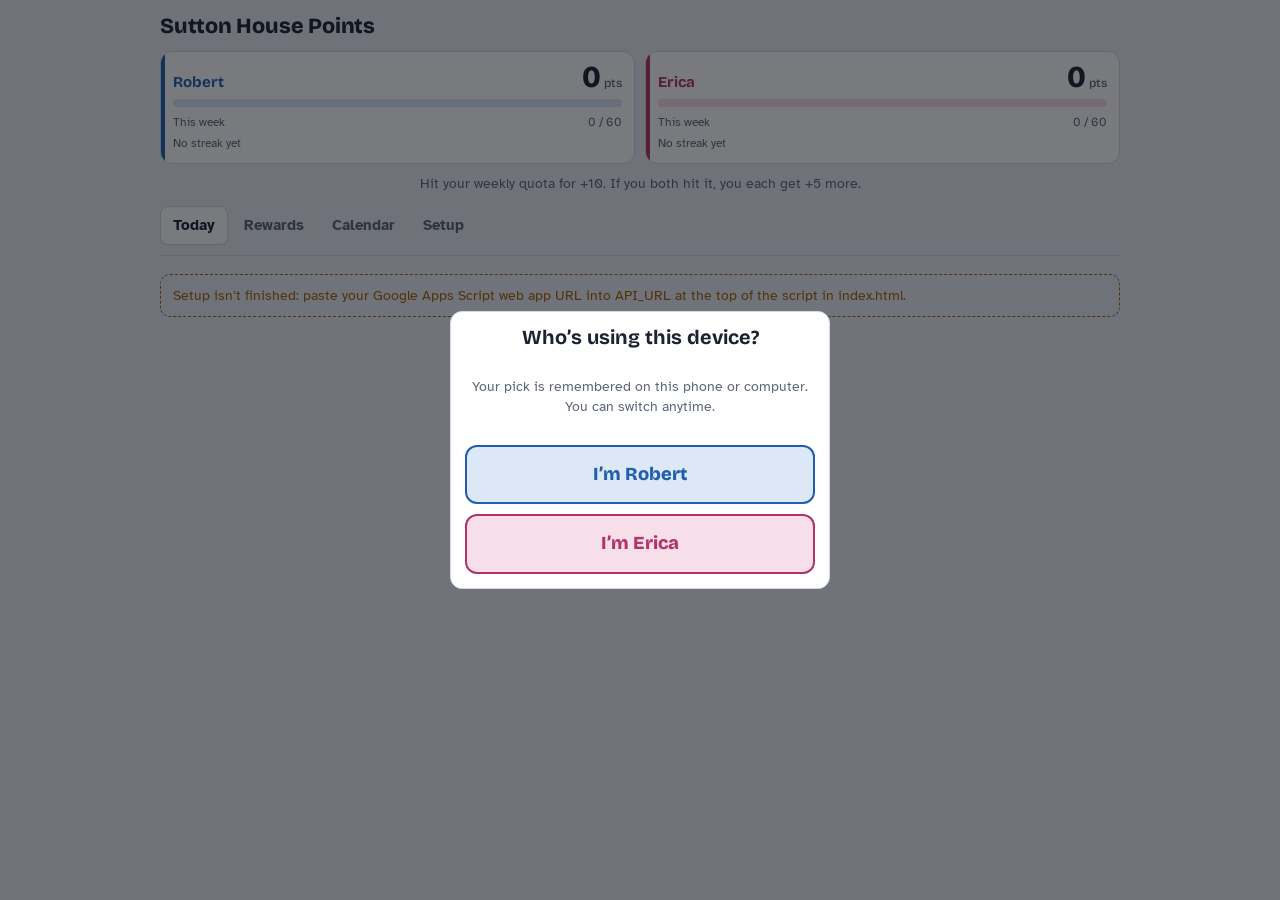
==== index.html @ bc78ba4e "Add Sutton House Points app Co-Authored-By: Claude Opus 5.5 <noreply@anthropic.com> Claude-Session: " ====
<!doctype html>
<html lang="en">
<head>
<meta charset="utf-8">
<meta name="viewport" content="width=device-width,initial-scale=1,viewport-fit=cover">
<title>Sutton House Points</title>
<meta name="theme-color" content="#1F5FAE">
<meta name="apple-mobile-web-app-capable" content="yes">
<meta name="mobile-web-app-capable" content="yes">
<meta name="apple-mobile-web-app-title" content="House Points">
<meta name="apple-mobile-web-app-status-bar-style" content="default">
<meta name="robots" content="noindex,nofollow">
<link rel="manifest" href="manifest.webmanifest">
<link rel="icon" type="image/png" href="icon-192.png">
<link rel="apple-touch-icon" href="apple-touch-icon.png">
<link rel="preconnect" href="https://fonts.googleapis.com">
<link rel="stylesheet" href="https://fonts.googleapis.com/css2?family=Bricolage+Grotesque:opsz,wght@12..96,500;12..96,700;12..96,800&family=Atkinson+Hyperlegible:wght@400;700&display=swap">
<style>
/* Layout: sticky two-person scoreboard on top, tabbed work area below; each person owns one color throughout. */
:root{
  --bg:#EDF0F4; --surface:#FFFFFF; --ink:#1B2230; --muted:#5E6777; --line:#D3D9E2;
  --a:#1F5FAE; --a-soft:#DDE8F7; --b:#B3336A; --b-soft:#F6DFE9;
  --good:#2C7A4D; --warn:#A46200; --shadow:0 1px 2px rgba(27,34,48,.08);
  --me:var(--a);
  --f-display:"Bricolage Grotesque", "Segoe UI", system-ui, sans-serif;
  --f-body:"Atkinson Hyperlegible", "Segoe UI", system-ui, sans-serif;
}
@media (prefers-color-scheme: dark){:root:not([data-theme="light"]){
  --bg:#11151C; --surface:#1A202A; --ink:#E7EBF1; --muted:#9AA3B2; --line:#2B3341;
  --a:#73A9F0; --a-soft:#1C2C44; --b:#F07CAD; --b-soft:#3A1F2D;
  --good:#5FC48A; --warn:#E3A44A; --shadow:none; color-scheme:dark }}
:root[data-theme="dark"]{
  --bg:#11151C; --surface:#1A202A; --ink:#E7EBF1; --muted:#9AA3B2; --line:#2B3341;
  --a:#73A9F0; --a-soft:#1C2C44; --b:#F07CAD; --b-soft:#3A1F2D;
  --good:#5FC48A; --warn:#E3A44A; --shadow:none; color-scheme:dark }
*{box-sizing:border-box}
:root{padding-top:env(safe-area-inset-top,0px);padding-bottom:env(safe-area-inset-bottom,0px)}
body{margin:0}
img{max-width:100%}
[hidden]{display:none!important}
html,body{background:var(--bg);color:var(--ink)}
body{font-family:var(--f-body);font-size:15px;line-height:1.5;
  padding-left:max(16px,env(safe-area-inset-left,0px));padding-right:max(16px,env(safe-area-inset-right,0px));padding-block:0 48px}
body::before{content:"";position:fixed;inset:0 0 auto;height:env(safe-area-inset-top,0px);z-index:10;background:var(--bg)}
.wrap{max-width:960px;margin:0 auto}
h1,h2,h3{font-family:var(--f-display);text-wrap:balance;margin:0;line-height:1.15}
h2{font-size:1.25rem;font-weight:700}
h3{font-size:1rem;font-weight:700}
button,input,select,textarea{font:inherit;color:inherit}
button{cursor:pointer}
:focus-visible{outline:2px solid var(--a);outline-offset:2px}
.num{font-family:var(--f-display);font-variant-numeric:tabular-nums}
.muted{color:var(--muted)}
.small{font-size:.85rem}
.label{font-size:.72rem;letter-spacing:.08em;text-transform:uppercase;color:var(--muted);font-weight:700}

/* header */
header{position:sticky;top:env(safe-area-inset-top,0px);z-index:5;background:var(--bg);padding-block:14px 10px;border-bottom:1px solid var(--line)}
.titlebar{display:flex;align-items:center;justify-content:space-between;gap:12px;flex-wrap:wrap;margin-bottom:12px}
.titlebar h1{font-size:1.35rem;font-weight:800;letter-spacing:-.01em}
.whoami{display:flex;align-items:center;gap:8px;font-size:.85rem}
.chip{display:inline-flex;align-items:center;gap:6px;padding:3px 10px;border-radius:999px;font-weight:700;font-size:.8rem}
.chip.a{background:var(--a-soft);color:var(--a)} .chip.b{background:var(--b-soft);color:var(--b)}
.linkbtn{background:none;border:none;color:var(--muted);text-decoration:underline;padding:0;font-size:.8rem}
.board{display:grid;grid-template-columns:1fr 1fr;gap:10px}
.score{background:var(--surface);border:1px solid var(--line);border-radius:12px;padding:10px 12px;display:grid;gap:6px;min-width:0;position:relative;overflow:hidden}
.score::before{content:"";position:absolute;inset:0 auto 0 0;width:4px;background:var(--pc)}
.score.a{--pc:var(--a);--ps:var(--a-soft)} .score.b{--pc:var(--b);--ps:var(--b-soft)}
.score .top{display:flex;justify-content:space-between;align-items:baseline;gap:8px}
.score .name{font-family:var(--f-display);font-weight:700;color:var(--pc);overflow:hidden;text-overflow:ellipsis;white-space:nowrap}
.score .bal{font-size:1.9rem;font-weight:800;line-height:1}
.score .bal small{font-size:.75rem;font-weight:500;color:var(--muted);margin-left:3px}
.bar{height:8px;border-radius:99px;background:var(--ps);overflow:hidden}
.bar i{display:block;height:100%;background:var(--pc);border-radius:99px;transition:width .3s}
.score .wk{display:flex;justify-content:space-between;font-size:.78rem;color:var(--muted)}

nav.tabs{display:flex;gap:4px;margin-top:12px;overflow-x:auto}
nav.tabs button{background:none;border:none;padding:7px 12px;border-radius:8px;font-weight:700;color:var(--muted);white-space:nowrap;display:flex;gap:6px;align-items:center}
nav.tabs button[aria-selected="true"]{background:var(--surface);color:var(--ink);box-shadow:var(--shadow);border:1px solid var(--line)}
.badge{background:var(--warn);color:var(--surface);border-radius:99px;font-size:.7rem;padding:0 6px;line-height:1.5}

main{padding-top:18px;display:grid;gap:22px}
section{display:grid;gap:12px}
.card{background:var(--surface);border:1px solid var(--line);border-radius:12px;padding:14px}
.row{display:flex;gap:10px;align-items:center;flex-wrap:wrap}
.spread{display:flex;gap:10px;align-items:center;justify-content:space-between;flex-wrap:wrap}

/* tasks */
.tasks{display:grid;grid-template-columns:repeat(auto-fill,minmax(150px,1fr));gap:10px}
.task{background:var(--surface);border:1px solid var(--line);border-radius:12px;padding:12px;text-align:left;display:grid;gap:8px;min-height:84px;align-content:space-between;transition:transform .08s, border-color .15s}
.task:hover{border-color:var(--me)}
.task:active{transform:scale(.97)}
.task .tn{font-weight:700;line-height:1.25}
.task .tp{display:flex;align-items:baseline;gap:4px;color:var(--me);font-family:var(--f-display);font-weight:800;font-size:1.25rem}
.task .tp span{font-size:.72rem;font-weight:500;color:var(--muted)}
.task .cnt{font-size:.75rem;color:var(--muted)}
button.task:active{transform:scale(.97)}
.task.split:active{transform:none}
.task.split:hover{border-color:var(--line)}
.two{display:grid;grid-template-columns:1fr 1fr;gap:6px}
.half{border:1px solid var(--line);background:var(--bg);border-radius:8px;padding:5px 6px;display:grid;justify-items:start;font-size:.72rem;color:var(--muted);font-weight:700;transition:transform .08s,border-color .15s}
.half b{font-family:var(--f-display);font-size:1.15rem;color:var(--me);line-height:1.1}
.half:hover{border-color:var(--me)} .half:active{transform:scale(.95)}
.half.full{border-color:color-mix(in srgb,var(--me) 45%,var(--line))}
.cat{display:grid;gap:8px}
details.cat > summary{cursor:pointer;list-style:none;display:flex;align-items:center;gap:6px;padding:2px 0}
details.cat > summary::-webkit-details-marker{display:none}
details.cat > summary::before{content:"";width:7px;height:7px;border-right:2px solid currentColor;border-bottom:2px solid currentColor;transform:rotate(-45deg);transition:transform .15s}
details.cat[open] > summary::before{transform:rotate(45deg)}
details.cat[open]{gap:8px}
.goals{display:grid;gap:10px}
.glist{display:grid;grid-template-columns:repeat(auto-fill,minmax(220px,1fr));gap:12px 18px}
.grow-row{display:grid;gap:4px;min-width:0}
.grow-row .t{font-weight:700}
.grow-row .ok{color:var(--good);font-weight:700}
.gbar{height:10px;border-radius:99px;background:var(--line);display:flex;overflow:hidden}
.gbar i{display:block;height:100%}
.gbar .ga{background:var(--a)} .gbar .gb{background:var(--b)}
.goaltag{font-variant-numeric:tabular-nums}
.goaltag.met{color:var(--good);font-weight:700}
.gtasks{display:grid;grid-template-columns:repeat(auto-fill,minmax(180px,1fr));gap:2px 12px;padding:6px 0;font-size:.85rem}
.gtasks label{display:flex;gap:6px;align-items:center}
.thanks-card{border-color:var(--good)}
.thanks-card .label{color:var(--good)}
.btn.thank{border-color:var(--good);color:var(--good)}
.boardnote{grid-column:1/-1;margin:0;text-align:center}
.wk + .wk{margin-top:-4px}
.setgrid{display:grid;grid-template-columns:minmax(0,2fr) minmax(0,1.3fr) 62px 62px auto;gap:8px;align-items:center}
.setgrid input[type=number]{width:100%}
.setgrid-h{padding-bottom:4px}
@media (max-width:640px){
  .setgrid{grid-template-columns:1fr 1fr}
  .setgrid > :first-child{grid-column:1/-1}
  .setgrid-h{display:none}
}

.list{display:grid;gap:0}
.item{display:flex;gap:10px;align-items:center;padding:10px 0;border-top:1px solid var(--line)}
.item:first-child{border-top:none}
.item .grow{flex:1;min-width:0}
.item .t{font-weight:700}
.dot{width:10px;height:10px;border-radius:50%;flex:none}
.dot.a{background:var(--a)} .dot.b{background:var(--b)}
.pts{font-family:var(--f-display);font-weight:800;font-variant-numeric:tabular-nums;white-space:nowrap}

.btn{border:1px solid var(--line);background:var(--surface);border-radius:8px;padding:7px 12px;font-weight:700}
.btn.primary{background:var(--me);border-color:var(--me);color:var(--surface)}
.btn.good{background:var(--good);border-color:var(--good);color:var(--surface)}
.btn.ghost{background:none}
.btn:disabled{opacity:.45;cursor:not-allowed}
.btn.sm{padding:4px 9px;font-size:.82rem}
input[type=text],input[type=number],input[type=date],select,textarea{background:var(--bg);border:1px solid var(--line);border-radius:8px;padding:7px 10px;min-width:0}
input[type=number]{width:84px}
textarea{width:100%;resize:vertical}
.field{display:grid;gap:4px}
.formgrid{display:grid;grid-template-columns:2fr 1fr;gap:10px}
.formgrid .full{grid-column:1/-1}

.attn{border-color:var(--warn);background:linear-gradient(0deg,var(--surface),var(--surface))}
.attn .label{color:var(--warn)}
.pill{font-size:.72rem;font-weight:700;padding:2px 8px;border-radius:99px;border:1px solid var(--line);color:var(--muted);white-space:nowrap}
.pill.wait{border-color:var(--warn);color:var(--warn)}
.pill.ok{border-color:var(--good);color:var(--good)}
.note{font-size:.85rem;color:var(--muted);max-width:65ch}

/* calendar */
.cal{display:grid;grid-template-columns:repeat(7,minmax(0,1fr));gap:4px}
.cal .dow{font-size:.7rem;text-align:center;color:var(--muted);font-weight:700;letter-spacing:.06em}
.day{background:var(--surface);border:1px solid var(--line);border-radius:8px;min-height:68px;padding:4px 5px;text-align:left;display:flex;flex-direction:column;gap:3px}
.day.out{opacity:.35}
.day.today{border-color:var(--ink)}
.day.sel{outline:2px solid var(--ink);outline-offset:-1px}
.day .dn{font-size:.75rem;font-weight:700}
.day .bars{display:grid;gap:2px;margin-top:auto}
.day .bars div{display:flex;align-items:center;gap:3px;font-size:.68rem;font-variant-numeric:tabular-nums}
.day .bars i{height:5px;border-radius:3px;display:block;min-width:2px}
.day .bars .ba i{background:var(--a)} .day .bars .bb i{background:var(--b)}
.share{display:flex;height:14px;border-radius:99px;overflow:hidden;background:var(--line)}
.share .sa{background:var(--a)} .share .sb{background:var(--b)}
.stats{display:grid;grid-template-columns:1fr 1fr;gap:10px}
.stat{display:grid;gap:2px}
.stat .v{font-size:1.5rem;font-weight:800}

.overlay{position:fixed;inset:0;background:rgba(10,14,20,.55);display:grid;place-items:center;z-index:20;padding:20px}
.overlay .card{max-width:380px;width:100%;display:grid;gap:14px;text-align:center}
.pick{display:grid;gap:10px}
.pick button{padding:14px;border-radius:12px;font-family:var(--f-display);font-size:1.15rem;font-weight:800;border:2px solid}
.pick .a{border-color:var(--a);color:var(--a);background:var(--a-soft)}
.pick .b{border-color:var(--b);color:var(--b);background:var(--b-soft)}

.toast{position:fixed;left:50%;transform:translateX(-50%);bottom:calc(16px + env(safe-area-inset-bottom,0px));background:var(--ink);color:var(--bg);border-radius:10px;padding:10px 14px;display:flex;gap:14px;align-items:center;z-index:30;max-width:calc(100% - 32px);box-shadow:0 4px 18px rgba(0,0,0,.25)}
.toast button{background:none;border:none;color:var(--bg);font-weight:700;text-decoration:underline}
.banner{padding:10px 12px;border-radius:10px;border:1px dashed var(--warn);color:var(--warn);font-size:.88rem}

@media (max-width:560px){
  .score .bal{font-size:1.5rem}
  .formgrid{grid-template-columns:1fr}
  .day{min-height:54px;padding:3px}
  .day .bars span{display:none}
}
@media (prefers-reduced-motion:reduce){*{transition:none!important}}
</style>
</head>
<body>
<div class="wrap">
  <header>
    <div class="titlebar">
      <h1>Sutton House Points</h1>
      <div class="whoami" id="whoami"></div>
    </div>
    <div class="board" id="board"></div>
    <nav class="tabs" role="tablist" id="tabs"></nav>
  </header>
  <main id="main"><p class="muted">Loading your household…</p></main>
</div>
<div id="overlay"></div>
<div id="toast"></div>

<script>
/* ===== SETUP: paste your Google Apps Script web app URL between the quotes ===== */
const API_URL = 'PASTE_YOUR_WEB_APP_URL_HERE';
/* ============================================================================== */
const SEED = {"config":{"main":{"goals":[{"count":5,"id":"g-dishes","name":"Loads of dishes","tasks":["x-load-the-dishwasher","x-hand-wash-dishes"]},{"count":3,"id":"g-laundry","name":"Loads of laundry washed","tasks":["x-start-a-load-wash","x-do-a-load-start-to-finish"]},{"count":3,"id":"g-putaway","name":"Laundry folded & put away","tasks":["x-fold-laundry","x-do-a-load-start-to-finish"]},{"count":5,"id":"g-kitchen","name":"Kitchen cleaned up after dinner","tasks":["x-clean-up-after-dinner","x-wipe-counters-stove"]},{"count":2,"id":"g-trash","name":"Trash taken out","tasks":["x-take-out-the-trash"]},{"count":3,"id":"g-catbox","name":"Cat box scooped","tasks":["x-scoop-the-cat-box"]},{"count":3,"id":"g-dinner","name":"Home-cooked dinners","tasks":["x-cook-dinner","x-meal-prep-for-the-week"]},{"count":3,"id":"g-tidy","name":"Rooms picked up","tasks":["x-great-room","x-gemma-s-room","x-play-room","x-bedroom","x-living-room","x-study","x-tidy-declutter"]}],"names":{"a":"Robert","b":"Erica"},"quota":{"a":60,"b":60}}},"tasks":{"x-put-away-groceries":{"cat":"Kitchen & dishes","name":"Put away groceries","order":13,"partial":0,"points":3},"x-wash-the-car":{"cat":"Errands & household","name":"Wash the car","order":9,"partial":4,"points":8},"x-take-out-the-trash":{"cat":"Trash & pets","name":"Take out the trash","order":1,"partial":0,"points":1},"x-clean-up-after-dinner":{"cat":"Kitchen & dishes","name":"Clean up after dinner","order":5,"partial":0,"points":4},"x-kitchen-deep-clean":{"cat":"Rooms","name":"Kitchen deep clean","order":7,"partial":6,"points":12},"x-load-the-dishwasher":{"cat":"Kitchen & dishes","name":"Load the dishwasher","order":6,"partial":0,"points":2},"x-feed-the-pets":{"cat":"Trash & pets","name":"Feed the pets","order":7,"partial":0,"points":1},"x-mop-a-room":{"cat":"Floors & surfaces","name":"Mop a room","order":3,"partial":0,"points":3},"x-change-all-the-cat-litter":{"cat":"Trash & pets","name":"Change all the cat litter","order":6,"partial":0,"points":4},"x-wipe-baseboards":{"cat":"Floors & surfaces","name":"Wipe baseboards","order":7,"partial":4,"points":8},"x-make-breakfast":{"cat":"Kitchen & dishes","name":"Make breakfast","order":2,"partial":0,"points":3},"x-wipe-switches-door-handles":{"cat":"Floors & surfaces","name":"Wipe switches & door handles","order":8,"partial":0,"points":2},"x-water-houseplants":{"cat":"Errands & household","name":"Water houseplants","order":6,"partial":0,"points":1},"x-pay-the-bills":{"cat":"Errands & household","name":"Pay the bills","order":4,"partial":0,"points":4},"x-start-a-load-wash":{"cat":"Laundry","name":"Start a load (wash)","order":2,"partial":0,"points":1},"x-clean-out-the-car":{"cat":"Errands & household","name":"Clean out the car","order":10,"partial":2,"points":4},"x-put-away-laundry":{"cat":"Laundry","name":"Put away laundry","order":6,"partial":1,"points":2},"x-make-coffee":{"cat":"Kitchen & dishes","name":"Make coffee","order":1,"partial":0,"points":1},"x-take-the-trash-to-the-curb":{"cat":"Trash & pets","name":"Take the trash to the curb","order":2,"partial":0,"points":2},"x-take-out-recycling":{"cat":"Trash & pets","name":"Take out recycling","order":4,"partial":0,"points":1},"x-rake-leaves":{"cat":"Yard & outside","name":"Rake leaves","order":3,"partial":7,"points":14},"x-fold-laundry":{"cat":"Laundry","name":"Fold laundry","order":5,"partial":1,"points":3},"x-entryway":{"cat":"Rooms","name":"Entryway","order":9,"partial":1,"points":3},"x-clean-the-gutters":{"cat":"Yard & outside","name":"Clean the gutters","order":8,"partial":10,"points":20},"x-change-bed-sheets":{"cat":"Laundry","name":"Change bed sheets","order":7,"partial":0,"points":3},"x-wipe-down-the-table":{"cat":"Kitchen & dishes","name":"Wipe down the table","order":10,"partial":0,"points":1},"x-mow-the-grass":{"cat":"Yard & outside","name":"Mow the grass","order":1,"partial":7,"points":14},"x-plan-meals-grocery-list":{"cat":"Errands & household","name":"Plan meals & grocery list","order":2,"partial":0,"points":4},"x-pack-lunches":{"cat":"Kitchen & dishes","name":"Pack lunches","order":3,"partial":0,"points":3},"x-sweep-porch-walkway":{"cat":"Yard & outside","name":"Sweep porch & walkway","order":6,"partial":0,"points":2},"x-clean-out-the-fridge":{"cat":"Kitchen & dishes","name":"Clean out the fridge","order":12,"partial":3,"points":6},"x-wash-pet-bowls":{"cat":"Trash & pets","name":"Wash pet bowls","order":8,"partial":0,"points":1},"x-run-an-errand":{"cat":"Errands & household","name":"Run an errand","order":2,"partial":0,"points":5},"x-restock-toiletries-supplies":{"cat":"Errands & household","name":"Restock toiletries & supplies","order":5,"partial":0,"points":3},"x-bedroom":{"cat":"Rooms","name":"Bedroom","order":4,"partial":3,"points":6},"x-laundry-room":{"cat":"Rooms","name":"Laundry room","order":10,"partial":1,"points":3},"x-shovel-snow":{"cat":"Yard & outside","name":"Shovel snow","order":7,"partial":5,"points":10},"x-bring-the-bins-back":{"cat":"Trash & pets","name":"Bring the bins back","order":3,"partial":0,"points":1},"x-make-calls-appointments":{"cat":"Errands & household","name":"Make calls / book appointments","order":5,"partial":0,"points":3},"x-unload-the-dishwasher":{"cat":"Kitchen & dishes","name":"Unload the dishwasher","order":7,"partial":0,"points":2},"x-play-room":{"cat":"Rooms","name":"Play room","order":3,"partial":3,"points":7},"x-tidy-declutter":{"cat":"Floors & surfaces","name":"Tidy & declutter","order":9,"partial":2,"points":4},"x-scoop-the-cat-box":{"cat":"Trash & pets","name":"Scoop the cat box","order":5,"partial":0,"points":2},"x-hand-wash-dishes":{"cat":"Kitchen & dishes","name":"Hand-wash dishes","order":8,"partial":2,"points":4},"x-sweep-dust-mop-a-room":{"cat":"Floors & surfaces","name":"Sweep / dust-mop a room","order":2,"partial":0,"points":2},"x-make-the-bed":{"cat":"Errands & household","name":"Make the bed","order":3,"partial":0,"points":1},"x-iron-clothes":{"cat":"Laundry","name":"Iron clothes","order":9,"partial":2,"points":4},"x-pull-weeds":{"cat":"Yard & outside","name":"Pull weeds","order":4,"partial":3,"points":6},"x-sort-laundry":{"cat":"Laundry","name":"Sort laundry","order":1,"partial":0,"points":1},"x-water-the-garden":{"cat":"Yard & outside","name":"Water the garden","order":5,"partial":0,"points":2},"x-bathroom":{"cat":"Rooms","name":"Bathroom","order":8,"partial":3,"points":7},"x-hand-wash-delicates":{"cat":"Laundry","name":"Hand-wash delicates","order":8,"partial":0,"points":3},"x-great-room":{"cat":"Rooms","name":"Great room","order":1,"partial":5,"points":10},"x-clean-off-the-computer-desk":{"cat":"Floors & surfaces","name":"Clean off the computer desk","order":5,"partial":0,"points":2},"x-clean-the-microwave":{"cat":"Kitchen & dishes","name":"Clean the microwave","order":11,"partial":0,"points":2},"x-grocery-run":{"cat":"Errands & household","name":"Grocery run","order":1,"partial":0,"points":10},"x-cook-dinner":{"cat":"Kitchen & dishes","name":"Cook dinner","order":4,"partial":0,"points":8},"x-gemma-s-room":{"cat":"Rooms","name":"Gemma's room","order":2,"partial":3,"points":6},"x-dust-shelves-surfaces":{"cat":"Floors & surfaces","name":"Dust shelves & surfaces","order":4,"partial":2,"points":4},"x-weed-eat":{"cat":"Yard & outside","name":"Weed-eat","order":2,"partial":3,"points":7},"x-living-room":{"cat":"Rooms","name":"Living room","order":5,"partial":3,"points":7},"x-change-a-bulb-or-filter":{"cat":"Errands & household","name":"Change a bulb or filter","order":7,"partial":0,"points":2},"x-meal-prep-for-the-week":{"cat":"Kitchen & dishes","name":"Meal prep for the week","order":5,"partial":10,"points":20},"x-clean-windows-mirrors":{"cat":"Floors & surfaces","name":"Clean windows & mirrors","order":6,"partial":2,"points":5},"x-wipe-counters-stove":{"cat":"Kitchen & dishes","name":"Wipe counters & stove","order":9,"partial":0,"points":2},"x-study":{"cat":"Rooms","name":"Study","order":6,"partial":2,"points":5},"x-small-fix-it-job":{"cat":"Errands & household","name":"Small fix-it job","order":8,"partial":0,"points":8},"x-move-to-dryer-hang-dry":{"cat":"Laundry","name":"Move to dryer / hang dry","order":3,"partial":0,"points":1},"x-clean-all-floors-sweep-mop":{"cat":"Floors & surfaces","name":"Clean all floors (sweep & mop)","order":1,"partial":6,"points":12},"x-do-a-load-start-to-finish":{"cat":"Laundry","name":"Do a load start to finish","order":4,"partial":0,"points":8}}};
let PASS = ''; try{ PASS = localStorage.getItem('hp-pass') || ''; }catch(e){}
(function(){
const P = ['a','b'];
const SIZES = {small:{label:'Small treat',weeks:.3,hint:'about 2 days of chores'},medium:{label:'Medium',weeks:.7,hint:'about 5 days'},big:{label:'Big ask',weeks:1.5,hint:'about a week and a half'},huge:{label:'Grand prize',weeks:4,hint:'about a month'}};
const S = { db:null, ready:false, cfg:null, tasks:[], rewards:[], days:{}, reds:[], tab:'today', logDay:null, calMonth:null, calSel:null, readOnly:false };
let ME = null; try{ ME = localStorage.getItem('hp-who'); }catch(e){}
if(!P.includes(ME)) ME = null;
try{ const t = localStorage.getItem('hp-tab'); if(t) S.tab = t; }catch(e){}

const $ = id => document.getElementById(id);
const esc = s => String(s ?? '').replace(/[&<>"']/g, c => ({'&':'&amp;','<':'&lt;','>':'&gt;','"':'&quot;',"'":'&#39;'}[c]));
const pad = n => String(n).padStart(2,'0');
const dkey = d => d.getFullYear()+'-'+pad(d.getMonth()+1)+'-'+pad(d.getDate());
const parseKey = k => { const [y,m,d] = k.split('-').map(Number); return new Date(y,m-1,d); };
const today = () => dkey(new Date());
const other = p => p==='a'?'b':'a';
const uid = () => Date.now().toString(36)+Math.random().toString(36).slice(2,7);
S.logDay = today();
const now = new Date(); S.calMonth = new Date(now.getFullYear(), now.getMonth(), 1); S.calSel = today();

function cfg(){
  const c = S.cfg || {};
  return {
    names: { a: (c.names && c.names.a) || 'Robert', b: (c.names && c.names.b) || 'Erica' },
    quota: { a: Number(c.quota && c.quota.a) || 60, b: Number(c.quota && c.quota.b) || 60 }
  };
}
const nm = p => cfg().names[p];

/* ---------- derived numbers ---------- */
function allEntries(){
  const out = [];
  for(const [day, doc] of Object.entries(S.days)){
    const ents = (doc && doc.entries) || {};
    for(const [id, e] of Object.entries(ents)){
      if(!e || e.deleted || !P.includes(e.who)) continue;
      out.push({ id, day, ...e, pts: Number(e.pts)||0 });
    }
  }
  return out;
}
function weekStart(d){ const x = new Date(d.getFullYear(), d.getMonth(), d.getDate()); const wd = (x.getDay()+6)%7; x.setDate(x.getDate()-wd); return x; }
const THANKS_PTS = 1, QUOTA_BONUS = 10, TEAM_BONUS = 5;
function totals(){
  const ents = allEntries(), q = cfg().quota;
  const ws = dkey(weekStart(new Date()));
  const weeks = {};   // weekKey -> {a,b}
  ents.forEach(e => { const wk = dkey(weekStart(parseKey(e.day))); (weeks[wk] ||= {a:0,b:0})[e.who] += e.pts; });
  const t = {};
  for(const p of P){
    const o = other(p);
    const work = ents.filter(e=>e.who===p).reduce((s,e)=>s+e.pts,0);
    const thanks = ents.filter(e=>e.who===p && e.thankedBy===o).length * THANKS_PTS;
    let quotaB = 0, teamB = 0;
    for(const [wk, v] of Object.entries(weeks)){
      if(wk > ws) continue;
      if(q[p] > 0 && v[p] >= q[p]){ quotaB += QUOTA_BONUS; if(q[o] > 0 && v[o] >= q[o]) teamB += TEAM_BONUS; }
    }
    const spent = S.reds.filter(r=>r.who===p && (r.status==='requested'||r.status==='done')).reduce((s,r)=>s+(Number(r.cost)||0),0);
    const week = (weeks[ws] && weeks[ws][p]) || 0;
    const earned = work + thanks + quotaB + teamB;
    t[p] = { work, thanks, quotaB, teamB, earned, spent, bal: earned-spent, week, streak: streak(ents, p) };
  }
  return t;
}
function streak(ents, p){
  const days = new Set(ents.filter(e=>e.who===p).map(e=>e.day));
  const d = new Date(); if(!days.has(dkey(d))) d.setDate(d.getDate()-1);
  let n = 0; while(days.has(dkey(d))){ n++; d.setDate(d.getDate()-1); }
  return n;
}
function goals(){ return (S.cfg && Array.isArray(S.cfg.goals)) ? S.cfg.goals : []; }
function goalProgress(){
  const ws = dkey(weekStart(new Date())), we = dkey(new Date(parseKey(ws).getTime()+6*864e5));
  const wk = allEntries().filter(e => e.day >= ws && e.day <= we);
  return goals().map(g => {
    const ids = new Set(g.tasks||[]), got = {a:0,b:0};
    wk.forEach(e => { if(ids.has(e.taskId)) got[e.who] += (e.part || /\(partial\)$/.test(e.name||'')) ? .5 : 1; });
    return { ...g, count: Number(g.count)||0, got, total: got.a+got.b };
  });
}
const fmtN = n => Number.isInteger(n) ? String(n) : n.toFixed(1);
function avgTaskPts(){
  const ts = S.tasks.filter(t=>Number(t.points)>0);
  if(!ts.length) return 5;
  return ts.reduce((s,t)=>s+Number(t.points),0)/ts.length;
}
function avgQuota(){ const q = cfg().quota; return ((q.a||0)+(q.b||0))/2 || 60; }
function suggest(size){
  const f = (SIZES[size]||SIZES.medium).weeks;
  return Math.max(5, Math.round(avgQuota()*f/5)*5);
}

/* ---------- writes (serialized) ---------- */
let chain = Promise.resolve();
function write(fn){
  if(!S.db || S.readOnly){ toast('Still connecting. Try again in a moment.'); return Promise.resolve(); }
  chain = chain.then(fn).catch(err => {
    console.error(err);
    if(err && err.code==='bad_passcode'){ askPass('The household passcode changed. Enter the new one.'); }
    else if(err && err.code==='quota_exceeded'){ toast('Storage is full. Delete old entries to keep logging.'); }
    else toast('Couldn’t save that. Try again in a moment.');
  });
  return chain;
}
async function addEntry(day, entry){
  const id = 'e'+uid();
  await write(async () => {
    const ref = S.db.doc('days/'+day);
    let exists = !!S.days[day];
    if(!exists){ const snap = await ref.get(); exists = snap.exists; }
    if(exists) await ref.update({ entries: { [id]: entry } });
    else await ref.set({ day, entries: { [id]: entry } });
  });
  return id;
}
function removeEntry(day, id){
  return write(() => S.db.doc('days/'+day).update({ entries: { [id]: { deleted: true } } }));
}

/* ---------- toast ---------- */
let toastTimer;
function toast(msg, undo){
  const el = $('toast');
  el.innerHTML = '<div class="toast" role="status"><span>'+esc(msg)+'</span>'+(undo?'<button id="undoBtn">Undo</button>':'')+'</div>';
  if(undo) $('undoBtn').onclick = () => { el.innerHTML=''; undo(); };
  clearTimeout(toastTimer); toastTimer = setTimeout(()=>{ el.innerHTML=''; }, 5000);
}

/* ---------- render ---------- */
let pendingRender = false;
document.addEventListener('submit', () => { const a = document.activeElement; if(a && a.blur) a.blur(); }, true);
document.addEventListener('focusout', () => { setTimeout(() => { if(pendingRender) render(); }, 0); });
function render(force){
  renderWho(); renderBoard(); renderTabs();
  if(S.needPass){ renderPass(); } else if(!ME){ renderPicker(); }
  const m = $('main');
  if(!S.ready){
    m.innerHTML = S.loadMsg ? '<div class="banner">'+esc(S.loadMsg)+'</div>' : '<p class="muted">Loading your household…</p>';
    return;
  }
  const ae = document.activeElement;
  if(!force && ae && m.contains(ae) && /^(INPUT|TEXTAREA|SELECT)$/.test(ae.tagName) && ae.type!=='date'){ pendingRender = true; return; }
  pendingRender = false;
  const html = S.tab==='rewards' ? viewRewards() : S.tab==='calendar' ? viewCalendar() : S.tab==='setup' ? viewSetup() : viewToday();
  m.innerHTML = (S.readOnly?'<div class="banner">View only: you can see everything, but changes won’t save.</div>':'') + html;
  bind();
}
function renderWho(){
  const el = $('whoami');
  if(!ME){ el.innerHTML=''; return; }
  el.innerHTML = '<span class="muted">Logging as</span> <span class="chip '+ME+'">'+esc(nm(ME))+'</span> <button class="linkbtn" id="switchWho">switch</button>';
  $('switchWho').onclick = () => { ME=null; try{localStorage.removeItem('hp-who')}catch(e){}; render(); };
  document.documentElement.style.setProperty('--me', ME==='a'?'var(--a)':'var(--b)');
}
function renderBoard(){
  const t = totals(), q = cfg().quota;
  $('board').innerHTML = P.map(p => {
    const pct = Math.min(100, Math.round(t[p].week / q[p] * 100));
    return '<div class="score '+p+'"><div class="top"><span class="name">'+esc(nm(p))+(p===ME?' (you)':'')+'</span><span class="bal num">'+t[p].bal+'<small>pts</small></span></div>'+
      '<div class="bar" title="This week vs. quota"><i style="width:'+pct+'%"></i></div>'+
      '<div class="wk"><span>This week'+(t[p].week>=q[p]?' · quota met':'')+'</span><span class="num">'+t[p].week+' / '+q[p]+'</span></div>'+
      '<div class="wk"><span>'+(t[p].streak?t[p].streak+'-day streak':'No streak yet')+'</span><span>'+(t[p].thanks?t[p].thanks+' thanks':'')+'</span></div></div>';
  }).join('');
  const both = P.every(p=>t[p].week>=q[p]);
  $('board').insertAdjacentHTML('beforeend', '<p class="boardnote small muted">'+(both
    ? 'You both hit quota this week: +'+QUOTA_BONUS+' each, plus a +'+TEAM_BONUS+' team bonus.'
    : 'Hit your weekly quota for +'+QUOTA_BONUS+'. If you both hit it, you each get +'+TEAM_BONUS+' more.')+'</p>');
}
function pendingForMe(){ return ME ? S.reds.filter(r=>r.who===other(ME) && r.status==='requested') : []; }
function unpricedForMe(){ return ME ? S.rewards.filter(r=>r.owner===other(ME) && !(Number(r.price)>0)) : []; }
function renderTabs(){
  const n1 = pendingForMe().length, n2 = unpricedForMe().length;
  const tabs = [['today','Today',n1],['rewards','Rewards',n2],['calendar','Calendar',0],['setup','Setup',0]];
  $('tabs').innerHTML = tabs.map(([k,l,n]) => '<button role="tab" data-tab="'+k+'" aria-selected="'+(S.tab===k)+'">'+l+(n?'<span class="badge">'+n+'</span>':'')+'</button>').join('');
  $('tabs').querySelectorAll('button').forEach(b => b.onclick = () => { S.tab=b.dataset.tab; try{localStorage.setItem('hp-tab',S.tab)}catch(e){}; render(); });
}
function renderPicker(){
  $('overlay').innerHTML = '<div class="overlay"><div class="card"><h2>Who’s using this device?</h2><p class="muted small">Your pick is remembered on this phone or computer. You can switch anytime.</p><div class="pick">'+
    P.map(p=>'<button class="'+p+'" data-who="'+p+'">I’m '+esc(nm(p))+'</button>').join('')+'</div></div></div>';
  $('overlay').querySelectorAll('[data-who]').forEach(b => b.onclick = () => {
    ME = b.dataset.who; try{localStorage.setItem('hp-who',ME)}catch(e){}; $('overlay').innerHTML=''; render();
  });
}

/* ---------- Today ---------- */
function viewToday(){
  if(!ME) return '';
  const o = other(ME), day = S.logDay;
  const dayEnts = allEntries().filter(e=>e.day===day).sort((x,y)=>(y.at||'').localeCompare(x.at||''));
  const counts = {}; dayEnts.filter(e=>e.who===ME).forEach(e=>{ counts[e.taskId]=(counts[e.taskId]||0)+1; });
  const reqs = pendingForMe();
  let h = '';
  if(reqs.length){
    h += '<section class="card attn"><span class="label">'+esc(nm(o))+' cashed in</span><div class="list">'+
      reqs.map(r=>'<div class="item"><div class="grow"><div class="t">'+esc(r.title)+'</div><div class="small muted">'+fmtWhen(r.at)+' · '+r.cost+' pts</div></div>'+
        '<button class="btn good sm" data-fulfill="'+r.id+'">Done</button><button class="btn ghost sm" data-decline="'+r.id+'">Not now</button></div>').join('')+
      '</div><p class="note">“Not now” returns the points to '+esc(nm(o))+'. Rewards are offers, never obligations.</p></section>';
  }
  const cutoff = dkey(new Date(Date.now()-3*864e5));
  const unthanked = allEntries().filter(e=>e.who===o && !e.thankedBy && e.day>=cutoff).sort((x,y)=>(y.at||'').localeCompare(x.at||''));
  if(unthanked.length){
    h += '<section class="card thanks-card"><div class="spread"><span class="label">'+esc(nm(o))+' pitched in · '+unthanked.length+' not thanked yet</span>'+
      '<button class="btn sm thank" id="thankAll">Thank for all ('+'+'+unthanked.length*THANKS_PTS+' to '+esc(nm(o))+')</button></div>'+
      '<div class="list">'+unthanked.slice(0,6).map(e=>entryRow(e,false)).join('')+'</div>'+
      (unthanked.length>6?'<p class="small muted">and '+(unthanked.length-6)+' more</p>':'')+'</section>';
  }
  h += goalsCard();
  const isToday = day===today();
  h += '<section><div class="spread"><h2>'+(isToday?'What did you just do?':'Logging for '+fmtDay(day))+'</h2>'+
       '<label class="row small muted">Date <input type="date" id="logDay" value="'+day+'" max="'+today()+'"></label></div>';
  if(!S.tasks.length) h += '<div class="card muted">No tasks yet. Add some under Setup.</div>';
  else {
    const gp = goalProgress(), ld = {};
    gp.forEach(g => (g.tasks||[]).forEach(id => { ld[id] = g; }));
    h += groupTasks().map(([cat, ts]) => '<details class="cat" '+(openCats[cat]===false?'':'open')+' data-cat="'+esc(cat)+'"><summary class="label">'+esc(cat)+'</summary><div class="tasks">'+ts.map(t=>taskTile(t,counts,ld)).join('')+'</div></details>').join('');
  }
  h += '</section>';
  h += '<section class="card"><div class="spread"><h3>'+(isToday?'Today':fmtDay(day))+'</h3><span class="small muted">'+P.map(p=>esc(nm(p))+' '+dayEnts.filter(e=>e.who===p).reduce((s,e)=>s+e.pts,0)).join(' · ')+'</span></div>';
  h += dayEnts.length ? '<div class="list">'+dayEnts.map(e=>entryRow(e, true)).join('')+'</div>' : '<p class="muted small">Nothing logged yet.</p>';
  h += '</section>';
  return h;
}
const CATS = ['Rooms','Kitchen & dishes','Laundry','Floors & surfaces','Trash & pets','Yard & outside','Errands & household','Other'];
function groupTasks(){
  const g = {};
  S.tasks.forEach(t => { const c = CATS.includes(t.cat) ? t.cat : 'Other'; (g[c] ||= []).push(t); });
  return CATS.filter(c=>g[c]).map(c => [c, g[c].sort((a,b)=>(a.order??99)-(b.order??99)||String(a.name).localeCompare(b.name))]);
}
function catOptions(sel){ return CATS.map(c=>'<option'+(c===(sel||'Other')?' selected':'')+'>'+esc(c)+'</option>').join(''); }
function taskTile(t, counts, ld){
  const full = Number(t.points)||0, part = Number(t.partial)||0, c = counts[t.id];
  const g = ld[t.id];
  const cnt = (c ? '<span class="cnt">×'+c+' today</span>' : '') + (g && g.count ? '<span class="cnt goaltag'+(g.total>=g.count?' met':'')+'">'+fmtN(g.total)+'/'+g.count+' wk</span>' : '');
  if(part>0) return '<div class="task split"><span class="spread"><span class="tn">'+esc(t.name)+'</span>'+cnt+'</span><span class="two">'+
    '<button class="half" data-log="'+t.id+'|partial">Partial<b>+'+part+'</b></button><button class="half full" data-log="'+t.id+'|full">Full<b>+'+full+'</b></button></span></div>';
  return '<button class="task" data-log="'+t.id+'|full"><span class="tn">'+esc(t.name)+'</span><span class="spread"><span class="tp">+'+full+'<span>pts</span></span>'+cnt+'</span></button>';
}
let openCats = {}; try{ openCats = JSON.parse(localStorage.getItem('hp-cats')||'{}')||{}; }catch(e){}
function goalsCard(){
  const gp = goalProgress().filter(g=>g.count>0);
  if(!gp.length) return '';
  const met = gp.filter(g=>g.total>=g.count).length;
  return '<section class="card goals"><div class="spread"><h3>This week’s household goals</h3><span class="small muted">'+met+' of '+gp.length+' met</span></div>'+
    '<p class="note">Shared targets for the high-traffic stuff. Whoever gets to it counts toward the same goal; a partial counts as half.</p><div class="glist">'+
    gp.map(g => {
      const wa = Math.min(100, g.got.a/g.count*100), wb = Math.min(100-wa, g.got.b/g.count*100), done = g.total>=g.count;
      return '<div class="grow-row"><div class="spread"><span class="t">'+esc(g.name)+'</span><span class="num small'+(done?' ok':'')+'">'+(done?'Met · ':'')+fmtN(g.total)+' / '+g.count+'</span></div>'+
        '<div class="gbar" title="'+esc(nm('a'))+' '+fmtN(g.got.a)+', '+esc(nm('b'))+' '+fmtN(g.got.b)+'"><i class="ga" style="width:'+wa+'%"></i><i class="gb" style="width:'+wb+'%"></i></div></div>';
    }).join('')+'</div></section>';
}
function entryRow(e, canDel){
  const o = ME && e.who===other(ME);
  const thanks = e.thankedBy ? '<span class="pill ok">Thanked +'+THANKS_PTS+'</span>'
    : o ? '<button class="btn sm thank" data-thank="'+e.day+'|'+e.id+'">Thank '+esc(nm(e.who))+'</button>' : '';
  return '<div class="item"><span class="dot '+e.who+'"></span><div class="grow"><div class="t">'+esc(e.name)+'</div><div class="small muted">'+esc(nm(e.who))+(e.at?' · '+fmtTime(e.at):'')+'</div></div>'+thanks+'<span class="pts">+'+e.pts+'</span>'+
    (canDel && e.who===ME ? '<button class="btn ghost sm" data-unlog="'+e.day+'|'+e.id+'" aria-label="Remove">Remove</button>' : '')+'</div>';
}

/* ---------- Rewards ---------- */
function viewRewards(){
  if(!ME) return '';
  const o = other(ME), t = totals();
  const mine = S.rewards.filter(r=>r.owner===ME).sort(byCreated);
  const theirs = S.rewards.filter(r=>r.owner===o).sort((a,b)=>(Number(a.price)>0)-(Number(b.price)>0)||byCreated(a,b));
  let h = '<section><div class="spread"><h2>Rewards I want</h2><span class="small muted">Balance <b class="num">'+t[ME].bal+'</b> pts</span></div>'+
    '<p class="note">Add what you’d love from '+esc(nm(o))+'. '+esc(nm(o))+' sets what each one costs, so neither of you has to guess.</p><div class="card">';
  h += mine.length ? '<div class="list">'+mine.map(r => {
      const priced = Number(r.price)>0, short = priced ? Math.max(0, r.price - t[ME].bal) : 0;
      return '<div class="item"><div class="grow"><div class="t">'+esc(r.title)+'</div>'+(r.note?'<div class="small muted">'+esc(r.note)+'</div>':'')+
        '<div class="row small" style="margin-top:4px">'+(priced?'<span class="pill ok">'+r.price+' pts</span>':'<span class="pill wait">Waiting on '+esc(nm(o))+' to price it</span>')+'<span class="muted">'+esc((SIZES[r.size]||SIZES.medium).label)+'</span></div></div>'+
        (priced ? '<button class="btn primary sm" data-redeem="'+r.id+'" '+(short?'disabled title="Need '+short+' more"':'')+'>'+(short?'Need '+short:'Cash in')+'</button>' : '')+
        '<button class="btn ghost sm" data-delrew="'+r.id+'" aria-label="Delete reward">Delete</button></div>';
    }).join('')+'</div>' : '<p class="muted small">No rewards yet. Add your first one below.</p>';
  h += '<form id="addRew" class="formgrid" style="margin-top:14px;padding-top:14px;border-top:1px solid var(--line)">'+
    '<label class="field"><span class="label">Reward</span><input type="text" id="rwTitle" required maxlength="80" placeholder="Something you’d love from '+esc(nm(o))+'"></label>'+
    '<label class="field"><span class="label">How big an ask?</span><select id="rwSize">'+Object.entries(SIZES).map(([k,v])=>'<option value="'+k+'"'+(k==='medium'?' selected':'')+'>'+v.label+' ('+v.hint+')</option>').join('')+'</select></label>'+
    '<label class="field full"><span class="label">Details (optional)</span><input type="text" id="rwNote" maxlength="200" placeholder="Anything that helps them get it right"></label>'+
    '<div class="full"><button class="btn primary" type="submit">Add reward</button></div></form></div></section>';

  h += '<section><h2>'+esc(nm(o))+'’s rewards: you set the price</h2>'+
    '<p class="note">Suggestions are based on your average weekly quota ('+Math.round(avgQuota())+' pts): a small treat is about 2 days of chores, a big ask about a week and a half. Change any price whenever you like.</p><div class="card">';
  h += theirs.length ? '<div class="list">'+theirs.map(r => {
      const sug = suggest(r.size), priced = Number(r.price)>0;
      return '<div class="item"><div class="grow"><div class="t">'+esc(r.title)+(priced?'':' <span class="pill wait">needs a price</span>')+'</div>'+(r.note?'<div class="small muted">'+esc(r.note)+'</div>':'')+
        '<div class="small muted">'+esc((SIZES[r.size]||SIZES.medium).label)+' · suggested '+sug+' pts</div></div>'+
        '<input type="number" min="1" step="1" id="price-'+r.id+'" value="'+(priced?r.price:sug)+'" aria-label="Price in points">'+
        '<button class="btn primary sm" data-setprice="'+r.id+'">'+(priced?'Update':'Set')+'</button></div>';
    }).join('')+'</div>' : '<p class="muted small">'+esc(nm(o))+' hasn’t added any rewards yet.</p>';
  h += '</div></section>';

  const hist = S.reds.slice().sort((a,b)=>(b.at||'').localeCompare(a.at||'')).slice(0,30);
  h += '<section><h2>Cash-in history</h2><div class="card">'+(hist.length?'<div class="list">'+hist.map(r=>{
      const st = r.status==='done'?'<span class="pill ok">Done</span>':r.status==='declined'?'<span class="pill">Not now · refunded</span>':r.status==='cancelled'?'<span class="pill">Cancelled</span>':'<span class="pill wait">Waiting on '+esc(nm(other(r.who)))+'</span>';
      return '<div class="item"><span class="dot '+r.who+'"></span><div class="grow"><div class="t">'+esc(r.title)+'</div><div class="small muted">'+esc(nm(r.who))+' · '+fmtWhen(r.at)+'</div></div><span class="pts">−'+r.cost+'</span>'+st+
        (r.who===ME && r.status==='requested' ? '<button class="btn ghost sm" data-cancel="'+r.id+'">Cancel</button>':'')+'</div>';
    }).join('')+'</div>':'<p class="muted small">No rewards cashed in yet.</p>')+'</div></section>';
  return h;
}
const byCreated = (a,b)=>(a.created||'').localeCompare(b.created||'');

/* ---------- Calendar ---------- */
function viewCalendar(){
  const m = S.calMonth, y = m.getFullYear(), mo = m.getMonth();
  const first = new Date(y, mo, 1), start = weekStart(first);
  const ents = allEntries();
  const byDay = {}; ents.forEach(e => { (byDay[e.day] ||= {a:0,b:0,n:0})[e.who]+=e.pts; });
  const monthKey = y+'-'+pad(mo+1);
  const monthEnts = ents.filter(e=>e.day.startsWith(monthKey));
  let max = 1; Object.entries(byDay).forEach(([k,v])=>{ if(k.startsWith(monthKey)) max = Math.max(max, v.a, v.b); });
  const mt = {a:0,b:0}, mc = {a:0,b:0}; monthEnts.forEach(e=>{ mt[e.who]+=e.pts; mc[e.who]++; });
  const tot = mt.a+mt.b, sa = tot? Math.round(mt.a/tot*100) : 50;

  let h = '<section><div class="spread"><h2>'+m.toLocaleDateString(undefined,{month:'long',year:'numeric'})+'</h2><div class="row"><button class="btn sm" id="calPrev">Previous</button><button class="btn sm" id="calNow">This month</button><button class="btn sm" id="calNext">Next</button></div></div>';
  h += '<div class="card"><div class="stats">'+P.map(p=>'<div class="stat"><span class="label" style="color:var(--'+p+')">'+esc(nm(p))+'</span><span class="v num">'+mt[p]+' <span class="small muted">pts</span></span><span class="small muted">'+mc[p]+' tasks</span></div>').join('')+'</div>'+
    '<div style="margin-top:12px;display:grid;gap:4px"><div class="share" title="Share of points this month"><div class="sa" style="width:'+(tot?sa:50)+'%"></div><div class="sb" style="width:'+(tot?100-sa:50)+'%"></div></div><div class="spread small muted"><span>'+(tot?sa:0)+'%</span><span>Share of this month’s points</span><span>'+(tot?100-sa:0)+'%</span></div></div></div>';
  h += '<div class="cal" role="grid">'+['Mon','Tue','Wed','Thu','Fri','Sat','Sun'].map(d=>'<div class="dow">'+d+'</div>').join('');
  const d = new Date(start);
  const dim = new Date(y, mo+1, 0).getDate(), offset = (first.getDay()+6)%7, cells = Math.ceil((offset+dim)/7)*7;
  for(let i=0;i<cells;i++){
    const k = dkey(d), v = byDay[k], out = d.getMonth()!==mo;
    h += '<button class="day'+(out?' out':'')+(k===today()?' today':'')+(k===S.calSel?' sel':'')+'" data-day="'+k+'"><span class="dn">'+d.getDate()+'</span>'+
      (v?'<span class="bars"><div class="ba"><i style="width:'+Math.round(v.a/max*70)+'%"></i><span>'+(v.a||'')+'</span></div><div class="bb"><i style="width:'+Math.round(v.b/max*70)+'%"></i><span>'+(v.b||'')+'</span></div></span>':'')+'</button>';
    d.setDate(d.getDate()+1);
  }
  h += '</div></section>';

  const sel = S.calSel, selEnts = ents.filter(e=>e.day===sel).sort((x,y)=>(x.at||'').localeCompare(y.at||''));
  const selReds = S.reds.filter(r=>r.at && dkey(new Date(r.at))===sel);
  h += '<section class="card"><div class="spread"><h3>'+fmtDay(sel)+'</h3><span class="small muted">'+P.map(p=>esc(nm(p))+' '+selEnts.filter(e=>e.who===p).reduce((s,e)=>s+e.pts,0)).join(' · ')+'</span></div>';
  h += (selEnts.length||selReds.length) ? '<div class="list">'+selEnts.map(e=>entryRow(e,false)).join('')+
      selReds.map(r=>'<div class="item"><span class="dot '+r.who+'"></span><div class="grow"><div class="t">Cashed in: '+esc(r.title)+'</div><div class="small muted">'+esc(nm(r.who))+' · '+fmtTime(r.at)+' · '+esc(r.status)+'</div></div><span class="pts">−'+r.cost+'</span></div>').join('')+'</div>'
    : '<p class="muted small">Nothing logged this day.</p>';
  h += '</section>';
  return h;
}

/* ---------- Setup ---------- */
function viewSetup(){
  const c = cfg();
  let h = '<section><h2>Household</h2><div class="card"><form id="cfgForm" class="formgrid" style="grid-template-columns:repeat(auto-fit,minmax(200px,1fr))">'+
    P.map(p=>'<label class="field"><span class="label" style="color:var(--'+p+')">Person '+(p==='a'?'1':'2')+' name</span><input type="text" id="name-'+p+'" value="'+esc(c.names[p])+'" maxlength="24"></label>'+
      '<label class="field"><span class="label">'+esc(c.names[p])+'’s weekly quota (pts)</span><input type="number" id="quota-'+p+'" value="'+c.quota[p]+'" min="0" style="width:100%"></label>').join('')+
    '<div class="full"><button class="btn primary" type="submit">Save household</button></div></form></div></section>';
  const taskChecks = (gid, sel) => '<div class="gtasks">'+groupTasks().flatMap(([c,ts])=>ts).map(t=>'<label><input type="checkbox" name="gt-'+gid+'" value="'+t.id+'"'+(sel.includes(t.id)?' checked':'')+'> '+esc(t.name)+'</label>').join('')+'</div>';
  h += '<section><h2>Weekly household goals</h2><p class="note">Shared weekly targets for the chores that pile up fastest. Pick which tasks count toward each goal; anything either of you logs adds to it. Goals reset every Monday.</p><div class="card"><div class="list">'+
    goals().map(g=>'<div class="item" style="display:grid;gap:6px"><div class="row"><input type="text" id="gn-'+g.id+'" value="'+esc(g.name)+'" maxlength="40" style="flex:1" aria-label="Goal name"><label class="row small muted">Per week <input type="number" id="gc-'+g.id+'" value="'+(Number(g.count)||0)+'" min="0"></label>'+
      '<button class="btn sm" data-savegoal="'+g.id+'">Save</button><button class="btn ghost sm" data-delgoal="'+g.id+'">Delete</button></div>'+
      '<details><summary class="small muted" style="cursor:pointer">Counts: '+esc((g.tasks||[]).map(id=>(S.tasks.find(t=>t.id===id)||{}).name).filter(Boolean).join(', ')||'no tasks yet')+'</summary>'+taskChecks(g.id, g.tasks||[])+'</details></div>').join('')+
    '</div><form id="addGoal" class="item" style="display:grid;gap:6px;margin-top:12px;padding-top:12px;border-top:1px solid var(--line)"><div class="row"><input type="text" id="ngName" placeholder="New goal, e.g. Bathrooms cleaned" maxlength="40" required style="flex:1" aria-label="New goal name"><label class="row small muted">Per week <input type="number" id="ngCount" value="1" min="1"></label><button class="btn primary sm" type="submit">Add goal</button></div>'+
    '<details><summary class="small muted" style="cursor:pointer">Choose the tasks that count</summary>'+taskChecks('new', [])+'</details></form></div></section>';
  h += '<section><h2>Tasks and point values</h2><p class="note">Either of you can edit these. “Partial” points are optional; fill them in and the task gets Partial and Full buttons. Changing a value only affects new entries.</p>'+
    '<div class="card"><div class="setgrid setgrid-h label"><span>Task</span><span>Category</span><span>Full</span><span>Partial</span><span></span></div>'+
    groupTasks().map(([cat, ts]) => '<div class="label" style="margin-top:14px">'+esc(cat)+'</div><div class="list">'+ts.map(t=>
      '<div class="item setgrid"><input type="text" id="tn-'+t.id+'" value="'+esc(t.name)+'" maxlength="40" aria-label="Task name"><select id="tc-'+t.id+'" aria-label="Category">'+catOptions(t.cat)+'</select>'+
      '<input type="number" id="tp-'+t.id+'" value="'+(Number(t.points)||0)+'" min="0" aria-label="Full points"><input type="number" id="tq-'+t.id+'" value="'+(Number(t.partial)>0?t.partial:'')+'" min="0" placeholder="—" aria-label="Partial points">'+
      '<span class="row" style="gap:4px;flex-wrap:nowrap"><button class="btn sm" data-savetask="'+t.id+'">Save</button><button class="btn ghost sm" data-deltask="'+t.id+'">Delete</button></span></div>').join('')+'</div>').join('')+
    '<form id="addTask" class="item setgrid" style="margin-top:12px;padding-top:12px;border-top:1px solid var(--line)"><input type="text" id="ntName" placeholder="New task, e.g. Clean the garage" maxlength="40" required aria-label="New task name"><select id="ntCat" aria-label="Category">'+catOptions('Other')+'</select>'+
    '<input type="number" id="ntPts" value="5" min="0" aria-label="Full points"><input type="number" id="ntPart" min="0" placeholder="—" aria-label="Partial points"><button class="btn primary sm" type="submit">Add task</button></form></div></section>';
  return h;
}

/* ---------- formatting ---------- */
function fmtDay(k){ return parseKey(k).toLocaleDateString(undefined,{weekday:'long',month:'short',day:'numeric'}); }
function fmtTime(iso){ try{ return new Date(iso).toLocaleTimeString(undefined,{hour:'numeric',minute:'2-digit'}); }catch(e){ return ''; } }
function fmtWhen(iso){ try{ return new Date(iso).toLocaleDateString(undefined,{month:'short',day:'numeric'})+' '+fmtTime(iso); }catch(e){ return ''; } }

/* ---------- events ---------- */
function bind(){
  const m = $('main');
  const ld = $('logDay'); if(ld) ld.onchange = () => { if(ld.value) { S.logDay = ld.value > today() ? today() : ld.value; render(); } };
  m.querySelectorAll('[data-log]').forEach(b => b.onclick = async () => {
    const [tid, kind] = b.dataset.log.split('|');
    const t = S.tasks.find(x=>x.id===tid); if(!t || !ME) return;
    const hasPart = Number(t.partial)>0, isPart = kind==='partial' && hasPart;
    const day = S.logDay, pts = isPart ? Number(t.partial) : (Number(t.points)||0);
    const label = t.name + (isPart ? ' (partial)' : hasPart ? ' (full)' : '');
    const at = day===today() ? new Date().toISOString() : new Date(parseKey(day).getTime()+12*36e5).toISOString();
    const id = await addEntry(day, { who: ME, taskId: t.id, name: label, pts, at, part: isPart });
    toast('+'+pts+' for '+label, () => removeEntry(day, id));
  });
  m.querySelectorAll('[data-thank]').forEach(b => b.onclick = () => {
    const [day,id] = b.dataset.thank.split('|');
    write(()=>S.db.doc('days/'+day).update({ entries: { [id]: { thankedBy: ME } } })).then(()=>toast('Thanks sent: +'+THANKS_PTS+' to '+nm(other(ME))));
  });
  const ta = $('thankAll'); if(ta) ta.onclick = () => {
    const cutoff = dkey(new Date(Date.now()-3*864e5));
    const list = allEntries().filter(e=>e.who===other(ME) && !e.thankedBy && e.day>=cutoff);
    const byDay = {}; list.forEach(e => { (byDay[e.day] ||= {})[e.id] = { thankedBy: ME }; });
    Object.entries(byDay).forEach(([day, ents]) => write(()=>S.db.doc('days/'+day).update({ entries: ents })));
    toast('Thanked '+nm(other(ME))+' for '+list.length+' things');
  };
  m.querySelectorAll('details[data-cat]').forEach(d => d.ontoggle = () => {
    openCats[d.dataset.cat] = d.open; try{ localStorage.setItem('hp-cats', JSON.stringify(openCats)); }catch(e){}
  });
  m.querySelectorAll('[data-unlog]').forEach(b => b.onclick = () => { const [day,id] = b.dataset.unlog.split('|'); removeEntry(day,id); });
  m.querySelectorAll('[data-fulfill]').forEach(b => b.onclick = () => write(()=>S.db.doc('redemptions/'+b.dataset.fulfill).update({status:'done', closedAt:new Date().toISOString()})));
  m.querySelectorAll('[data-decline]').forEach(b => b.onclick = () => write(()=>S.db.doc('redemptions/'+b.dataset.decline).update({status:'declined', closedAt:new Date().toISOString()})));
  m.querySelectorAll('[data-cancel]').forEach(b => b.onclick = () => write(()=>S.db.doc('redemptions/'+b.dataset.cancel).update({status:'cancelled', closedAt:new Date().toISOString()})));
  m.querySelectorAll('[data-redeem]').forEach(b => b.onclick = () => {
    const r = S.rewards.find(x=>x.id===b.dataset.redeem); if(!r) return;
    if(totals()[ME].bal < r.price) return;
    write(()=>S.db.collection('redemptions').doc('r'+uid()).set({ who: ME, rewardId: r.id, title: r.title, cost: Number(r.price), at: new Date().toISOString(), status:'requested' }))
      .then(()=>toast('Sent to '+nm(other(ME))+': '+r.title));
  });
  m.querySelectorAll('[data-delrew]').forEach(b => b.onclick = () => {
    const r = S.rewards.find(x=>x.id===b.dataset.delrew); if(!r) return;
    write(()=>S.db.doc('rewards/'+r.id).delete()).then(()=>toast('Deleted “'+r.title+'”', ()=>write(()=>S.db.doc('rewards/'+r.id).set(stripId(r)))));
  });
  m.querySelectorAll('[data-setprice]').forEach(b => b.onclick = () => {
    const v = Math.round(Number($('price-'+b.dataset.setprice).value));
    if(!(v>0)) { toast('Enter a price above zero.'); return; }
    write(()=>S.db.doc('rewards/'+b.dataset.setprice).update({ price: v, pricedAt: new Date().toISOString() })).then(()=>toast('Price set to '+v+' pts'));
  });
  const ar = $('addRew'); if(ar) ar.onsubmit = e => { e.preventDefault();
    const title = $('rwTitle').value.trim(); if(!title) return;
    write(()=>S.db.collection('rewards').doc('w'+uid()).set({ owner: ME, title, note: $('rwNote').value.trim(), size: $('rwSize').value, price: null, created: new Date().toISOString() }))
      .then(()=>toast('Added. '+nm(other(ME))+' will set the price.'));
  };
  m.querySelectorAll('.day[data-day]').forEach(b => b.onclick = () => { S.calSel = b.dataset.day; render(); });
  const cp=$('calPrev'), cn=$('calNext'), cw=$('calNow');
  if(cp) cp.onclick = () => { S.calMonth = new Date(S.calMonth.getFullYear(), S.calMonth.getMonth()-1, 1); render(); };
  if(cn) cn.onclick = () => { S.calMonth = new Date(S.calMonth.getFullYear(), S.calMonth.getMonth()+1, 1); render(); };
  if(cw) cw.onclick = () => { const n=new Date(); S.calMonth = new Date(n.getFullYear(), n.getMonth(), 1); S.calSel = today(); render(); };
  const saveGoals = arr => write(()=>S.db.doc('config/main').update({ goals: arr }));
  const checked = gid => [...m.querySelectorAll('input[name="gt-'+gid+'"]:checked')].map(i=>i.value);
  m.querySelectorAll('[data-savegoal]').forEach(b => b.onclick = () => {
    const id = b.dataset.savegoal, name = $('gn-'+id).value.trim(), count = Math.max(0, Math.round(Number($('gc-'+id).value)||0));
    if(!name) return; saveGoals(goals().map(g => g.id===id ? { ...g, name, count, tasks: checked(id) } : g)).then(()=>toast('Saved '+name));
  });
  m.querySelectorAll('[data-delgoal]').forEach(b => b.onclick = () => {
    const old = goals(), g = old.find(x=>x.id===b.dataset.delgoal); if(!g) return;
    saveGoals(old.filter(x=>x.id!==g.id)).then(()=>toast('Deleted '+g.name, ()=>saveGoals(goals().concat([g]))));
  });
  const ag = $('addGoal'); if(ag) ag.onsubmit = e => { e.preventDefault();
    const name = $('ngName').value.trim(), count = Math.max(1, Math.round(Number($('ngCount').value)||1)); if(!name) return;
    const g = { id: 'g'+uid(), name, count, tasks: checked('new') };
    write(()=>S.cfg ? S.db.doc('config/main').update({ goals: goals().concat([g]) }) : S.db.doc('config/main').set({ goals: [g] })).then(()=>toast('Added goal: '+name));
  };
  const cf = $('cfgForm'); if(cf) cf.onsubmit = e => { e.preventDefault();
    const body = { names:{}, quota:{} };
    P.forEach(p => { body.names[p] = $('name-'+p).value.trim() || cfg().names[p]; body.quota[p] = Math.max(0, Math.round(Number($('quota-'+p).value)||0)); });
    write(()=>S.cfg ? S.db.doc('config/main').update(body) : S.db.doc('config/main').set(body)).then(()=>toast('Household saved'));
  };
  m.querySelectorAll('[data-savetask]').forEach(b => b.onclick = () => {
    const id = b.dataset.savetask, name = $('tn-'+id).value.trim(), points = Math.max(0, Math.round(Number($('tp-'+id).value)||0));
    const partial = Math.max(0, Math.round(Number($('tq-'+id).value)||0)), cat = $('tc-'+id).value;
    if(!name) return; write(()=>S.db.doc('tasks/'+id).update({ name, points, partial, cat })).then(()=>toast('Saved '+name));
  });
  m.querySelectorAll('[data-deltask]').forEach(b => b.onclick = () => {
    const t = S.tasks.find(x=>x.id===b.dataset.deltask); if(!t) return;
    write(()=>S.db.doc('tasks/'+t.id).delete()).then(()=>toast('Deleted '+t.name, ()=>write(()=>S.db.doc('tasks/'+t.id).set(stripId(t)))));
  });
  const at = $('addTask'); if(at) at.onsubmit = e => { e.preventDefault();
    const name = $('ntName').value.trim(), points = Math.max(0, Math.round(Number($('ntPts').value)||0)); if(!name) return;
    const partial = Math.max(0, Math.round(Number($('ntPart').value)||0)), cat = $('ntCat').value;
    write(()=>S.db.collection('tasks').doc('t'+uid()).set({ name, points, partial, cat, order: 100 })).then(()=>toast('Added '+name));
  };
}
const stripId = o => { const c = {...o}; delete c.id; return c; };

/* ---------- sync with the household Google Sheet ---------- */
function renderPass(msg){
  $('overlay').innerHTML = '<div class="overlay"><form class="card" id="passForm"><h2>Household passcode</h2>'+
    '<p class="muted small">Enter the passcode you and your partner chose. This phone will remember it.</p>'+
    (S.passMsg?'<p class="small" style="color:var(--warn)">'+esc(S.passMsg)+'</p>':'')+
    '<input type="password" id="passIn" autocomplete="current-password" placeholder="Passcode" style="text-align:center;font-size:1.1rem">'+
    '<button class="btn primary" type="submit" style="padding:12px">Unlock</button></form></div>';
  const f = $('passForm'); f.onsubmit = e => { e.preventDefault();
    const v = $('passIn').value.trim(); if(!v) return;
    PASS = v; try{ localStorage.setItem('hp-pass', v); }catch(err){}
    S.needPass = false; S.passMsg = ''; $('overlay').innerHTML=''; boot();
  };
  setTimeout(()=>{ const i=$('passIn'); if(i) i.focus(); }, 50);
}
function askPass(msg){ PASS=''; try{ localStorage.removeItem('hp-pass'); }catch(e){} S.needPass = true; S.passMsg = msg||''; render(); }

async function api(body){
  const r = await fetch(API_URL, { method:'POST', headers:{ 'Content-Type':'text/plain;charset=utf-8' }, body: JSON.stringify({ ...body, passcode: PASS }) });
  let j; try{ j = await r.json(); }catch(e){ const err = new Error('bad_response'); err.code='unavailable'; throw err; }
  if(!j.ok){ const err = new Error(j.error||'error'); err.code = j.error==='bad_passcode' ? 'bad_passcode' : 'unavailable'; throw err; }
  return j;
}
function makeDB(){
  let store = {}, loaded = false, pending = 0, writeSeq = 0, queue = Promise.resolve();
  const subs = new Set();
  const isObj = v => v && typeof v==='object' && !Array.isArray(v);
  const merge = (t, src) => { const o = isObj(t) ? { ...t } : {}; for(const k in src) o[k] = isObj(src[k]) && isObj(o[k]) ? merge(o[k], src[k]) : src[k]; return o; };
  const col = c => (store[c] ||= {});
  const notify = () => subs.forEach(fn => { try{ fn(); }catch(e){ console.error(e); } });
  const snapOf = (c, id) => { const d = col(c)[id]; return { id, exists: d!==undefined, data: () => d, metadata:{ fromCache:false, hasPendingWrites: pending>0 } }; };
  const newId = () => 'd'+Date.now().toString(36)+Math.random().toString(36).slice(2,7);
  function send(ops){
    ops.forEach(o => {
      if(o.op==='delete') delete col(o.c)[o.id];
      else if(o.op==='update') col(o.c)[o.id] = merge(col(o.c)[o.id], o.data);
      else col(o.c)[o.id] = JSON.parse(JSON.stringify(o.data));
    });
    pending++; writeSeq++; notify();
    const p = queue.then(() => api({ action:'write', ops })).finally(() => { pending--; });
    queue = p.catch(() => {});
    p.catch(() => { setTimeout(() => refresh().catch(()=>{}), 500); });
    return p;
  }
  async function refresh(){
    const seq = writeSeq;
    const j = await api({ action:'load' });
    if(pending > 0 || seq !== writeSeq) return;
    store = j.data || {}; notify();
  }
  function docRef(c, id){
    return { id, path: c+'/'+id,
      get: async () => snapOf(c, id),
      set: data => send([{ op:'set', c, id, data }]),
      update: data => { if(col(c)[id]===undefined){ const e = new Error('missing'); e.code='invalid_argument'; return Promise.reject(e); } return send([{ op:'update', c, id, data }]); },
      delete: () => send([{ op:'delete', c, id }]),
      onSnapshot(next){ const fn = () => next(snapOf(c, id)); subs.add(fn); if(loaded) fn(); return () => subs.delete(fn); }
    };
  }
  function query(c, ord, lim){
    const run = () => {
      let docs = Object.keys(col(c)).map(id => snapOf(c, id));
      if(ord){ const [f, dir] = ord; docs.sort((x, y) => { const a = x.data()[f], b = y.data()[f]; const r = a===undefined ? 1 : b===undefined ? -1 : (a<b?-1:a>b?1:0); return dir==='desc' ? -r : r; }); }
      if(lim) docs = docs.slice(0, lim);
      return { docs, size: docs.length, empty: !docs.length, docChanges: () => [], metadata:{} };
    };
    return { orderBy: (f, dir='asc') => query(c, [f, dir], lim), limit: n => query(c, ord, n), get: async () => run(),
      doc: id => docRef(c, id || newId()), add: async data => { const r = docRef(c, newId()); await r.set(data); return r; },
      onSnapshot(next){ const fn = () => next(run()); subs.add(fn); if(loaded) fn(); return () => subs.delete(fn); } };
  }
  return {
    doc: p => { const [c, id] = p.split('/'); return docRef(c, id); },
    collection: c => query(c),
    async start(){ const j = await api({ action:'load' }); store = j.data || {}; loaded = true; notify(); },
    refresh,
    isEmpty: () => !Object.keys(store.tasks||{}).length && !Object.keys(store.config||{}).length,
    seed: data => { const ops = []; for(const c in data) for(const id in data[c]) ops.push({ op:'set', c, id, data: data[c][id] }); return send(ops); }
  };
}

let booted = false;
async function boot(){
  if(!API_URL || API_URL.indexOf('script.google.com') < 0){ S.loadMsg = 'Setup isn’t finished: paste your Google Apps Script web app URL into API_URL at the top of the script in index.html.'; render(); return; }
  if(!PASS){ S.needPass = true; render(); return; }
  if(booted) return;
  const db = makeDB();
  S.loadMsg = '';
  render();
  try{ await db.start(); }
  catch(e){
    if(e && e.code==='bad_passcode'){ askPass('That passcode didn’t match. Try again.'); return; }
    S.loadMsg = 'Can’t reach the household sheet right now. Check your connection; it will retry automatically.'; render();
    setTimeout(boot, 15000); return;
  }
  booted = true; S.db = db;
  if(db.isEmpty()) db.seed(SEED).catch(()=>{});
  const docs = s => s.docs.map(d => ({ id: d.id, ...d.data() }));
  db.doc('config/main').onSnapshot(s => { S.cfg = s.exists ? s.data() : null; });
  db.collection('tasks').onSnapshot(s => { S.tasks = docs(s); });
  db.collection('rewards').onSnapshot(s => { S.rewards = docs(s); });
  db.collection('days').orderBy('day','desc').limit(1000).onSnapshot(s => { const o = {}; s.docs.forEach(d => { o[d.id] = d.data(); }); S.days = o; });
  db.collection('redemptions').orderBy('at','desc').limit(1000).onSnapshot(s => { S.reds = docs(s); render(); });
  S.ready = true; render();
  const poll = () => { if(!document.hidden) db.refresh().catch(e => { if(e && e.code==='bad_passcode') askPass('The household passcode changed. Enter the new one.'); }); };
  setInterval(poll, 20000);
  document.addEventListener('visibilitychange', poll);
  window.addEventListener('focus', poll);
}
render();
boot();
})();
</script>
</body>
</html>
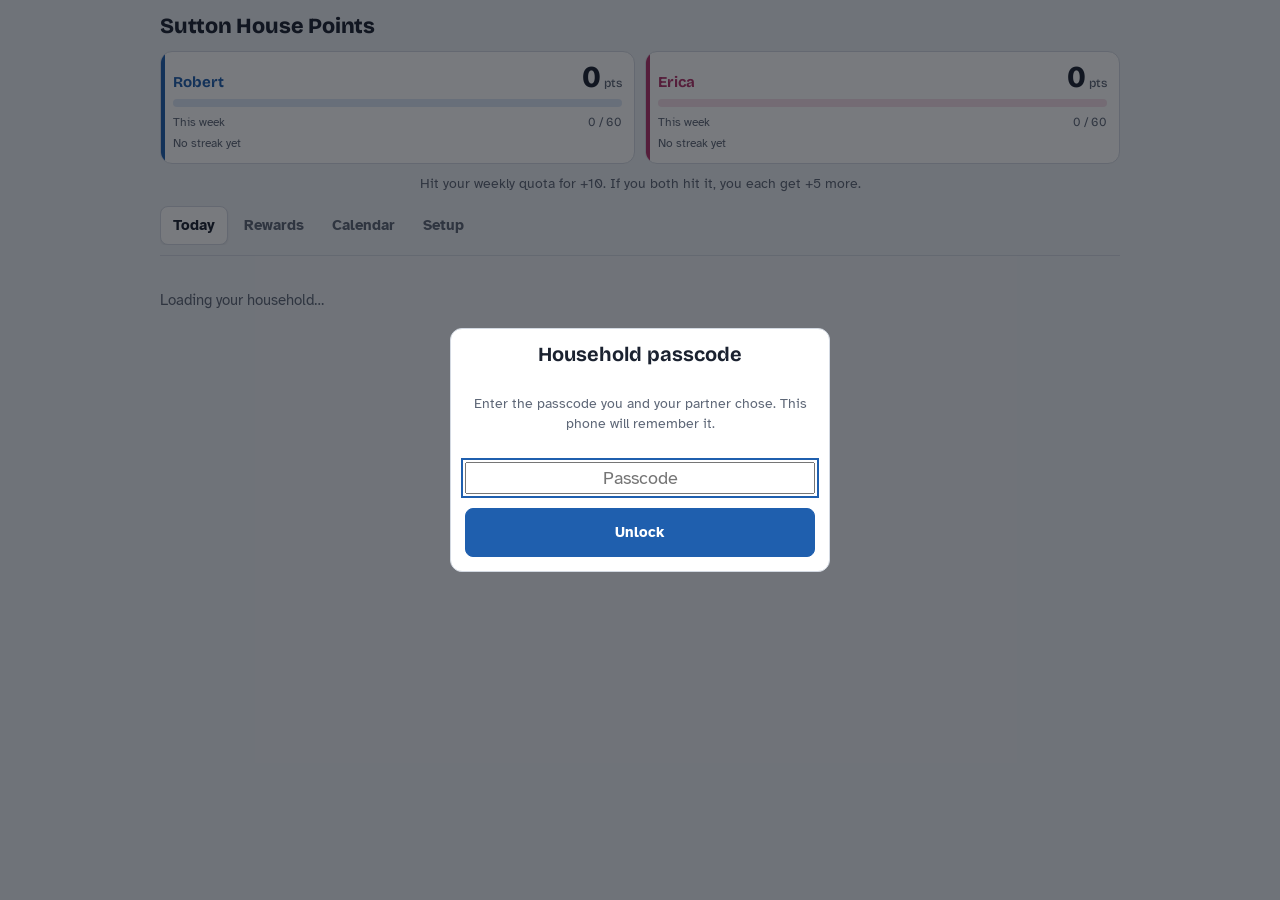
==== commit 22266fbe: "Connect app to household Google Sheet Co-Authored-By: Claude Opus 5.5 <noreply@anthropic.com> Claude" ====
--- a/index.html
+++ b/index.html
@@ -218,7 +218,7 @@
 
 <script>
 /* ===== SETUP: paste your Google Apps Script web app URL between the quotes ===== */
-const API_URL = 'PASTE_YOUR_WEB_APP_URL_HERE';
+const API_URL = 'https://script.google.com/macros/s/AKfycbwhmRHwCkFvserzzrVKLG8QYLtYY1nCQ1ONTct6AZWIa0uN2YgkC0ZHq_voLGxfdFED/exec';
 /* ============================================================================== */
 const SEED = {"config":{"main":{"goals":[{"count":5,"id":"g-dishes","name":"Loads of dishes","tasks":["x-load-the-dishwasher","x-hand-wash-dishes"]},{"count":3,"id":"g-laundry","name":"Loads of laundry washed","tasks":["x-start-a-load-wash","x-do-a-load-start-to-finish"]},{"count":3,"id":"g-putaway","name":"Laundry folded & put away","tasks":["x-fold-laundry","x-do-a-load-start-to-finish"]},{"count":5,"id":"g-kitchen","name":"Kitchen cleaned up after dinner","tasks":["x-clean-up-after-dinner","x-wipe-counters-stove"]},{"count":2,"id":"g-trash","name":"Trash taken out","tasks":["x-take-out-the-trash"]},{"count":3,"id":"g-catbox","name":"Cat box scooped","tasks":["x-scoop-the-cat-box"]},{"count":3,"id":"g-dinner","name":"Home-cooked dinners","tasks":["x-cook-dinner","x-meal-prep-for-the-week"]},{"count":3,"id":"g-tidy","name":"Rooms picked up","tasks":["x-great-room","x-gemma-s-room","x-play-room","x-bedroom","x-living-room","x-study","x-tidy-declutter"]}],"names":{"a":"Robert","b":"Erica"},"quota":{"a":60,"b":60}}},"tasks":{"x-put-away-groceries":{"cat":"Kitchen & dishes","name":"Put away groceries","order":13,"partial":0,"points":3},"x-wash-the-car":{"cat":"Errands & household","name":"Wash the car","order":9,"partial":4,"points":8},"x-take-out-the-trash":{"cat":"Trash & pets","name":"Take out the trash","order":1,"partial":0,"points":1},"x-clean-up-after-dinner":{"cat":"Kitchen & dishes","name":"Clean up after dinner","order":5,"partial":0,"points":4},"x-kitchen-deep-clean":{"cat":"Rooms","name":"Kitchen deep clean","order":7,"partial":6,"points":12},"x-load-the-dishwasher":{"cat":"Kitchen & dishes","name":"Load the dishwasher","order":6,"partial":0,"points":2},"x-feed-the-pets":{"cat":"Trash & pets","name":"Feed the pets","order":7,"partial":0,"points":1},"x-mop-a-room":{"cat":"Floors & surfaces","name":"Mop a room","order":3,"partial":0,"points":3},"x-change-all-the-cat-litter":{"cat":"Trash & pets","name":"Change all the cat litter","order":6,"partial":0,"points":4},"x-wipe-baseboards":{"cat":"Floors & surfaces","name":"Wipe baseboards","order":7,"partial":4,"points":8},"x-make-breakfast":{"cat":"Kitchen & dishes","name":"Make breakfast","order":2,"partial":0,"points":3},"x-wipe-switches-door-handles":{"cat":"Floors & surfaces","name":"Wipe switches & door handles","order":8,"partial":0,"points":2},"x-water-houseplants":{"cat":"Errands & household","name":"Water houseplants","order":6,"partial":0,"points":1},"x-pay-the-bills":{"cat":"Errands & household","name":"Pay the bills","order":4,"partial":0,"points":4},"x-start-a-load-wash":{"cat":"Laundry","name":"Start a load (wash)","order":2,"partial":0,"points":1},"x-clean-out-the-car":{"cat":"Errands & household","name":"Clean out the car","order":10,"partial":2,"points":4},"x-put-away-laundry":{"cat":"Laundry","name":"Put away laundry","order":6,"partial":1,"points":2},"x-make-coffee":{"cat":"Kitchen & dishes","name":"Make coffee","order":1,"partial":0,"points":1},"x-take-the-trash-to-the-curb":{"cat":"Trash & pets","name":"Take the trash to the curb","order":2,"partial":0,"points":2},"x-take-out-recycling":{"cat":"Trash & pets","name":"Take out recycling","order":4,"partial":0,"points":1},"x-rake-leaves":{"cat":"Yard & outside","name":"Rake leaves","order":3,"partial":7,"points":14},"x-fold-laundry":{"cat":"Laundry","name":"Fold laundry","order":5,"partial":1,"points":3},"x-entryway":{"cat":"Rooms","name":"Entryway","order":9,"partial":1,"points":3},"x-clean-the-gutters":{"cat":"Yard & outside","name":"Clean the gutters","order":8,"partial":10,"points":20},"x-change-bed-sheets":{"cat":"Laundry","name":"Change bed sheets","order":7,"partial":0,"points":3},"x-wipe-down-the-table":{"cat":"Kitchen & dishes","name":"Wipe down the table","order":10,"partial":0,"points":1},"x-mow-the-grass":{"cat":"Yard & outside","name":"Mow the grass","order":1,"partial":7,"points":14},"x-plan-meals-grocery-list":{"cat":"Errands & household","name":"Plan meals & grocery list","order":2,"partial":0,"points":4},"x-pack-lunches":{"cat":"Kitchen & dishes","name":"Pack lunches","order":3,"partial":0,"points":3},"x-sweep-porch-walkway":{"cat":"Yard & outside","name":"Sweep porch & walkway","order":6,"partial":0,"points":2},"x-clean-out-the-fridge":{"cat":"Kitchen & dishes","name":"Clean out the fridge","order":12,"partial":3,"points":6},"x-wash-pet-bowls":{"cat":"Trash & pets","name":"Wash pet bowls","order":8,"partial":0,"points":1},"x-run-an-errand":{"cat":"Errands & household","name":"Run an errand","order":2,"partial":0,"points":5},"x-restock-toiletries-supplies":{"cat":"Errands & household","name":"Restock toiletries & supplies","order":5,"partial":0,"points":3},"x-bedroom":{"cat":"Rooms","name":"Bedroom","order":4,"partial":3,"points":6},"x-laundry-room":{"cat":"Rooms","name":"Laundry room","order":10,"partial":1,"points":3},"x-shovel-snow":{"cat":"Yard & outside","name":"Shovel snow","order":7,"partial":5,"points":10},"x-bring-the-bins-back":{"cat":"Trash & pets","name":"Bring the bins back","order":3,"partial":0,"points":1},"x-make-calls-appointments":{"cat":"Errands & household","name":"Make calls / book appointments","order":5,"partial":0,"points":3},"x-unload-the-dishwasher":{"cat":"Kitchen & dishes","name":"Unload the dishwasher","order":7,"partial":0,"points":2},"x-play-room":{"cat":"Rooms","name":"Play room","order":3,"partial":3,"points":7},"x-tidy-declutter":{"cat":"Floors & surfaces","name":"Tidy & declutter","order":9,"partial":2,"points":4},"x-scoop-the-cat-box":{"cat":"Trash & pets","name":"Scoop the cat box","order":5,"partial":0,"points":2},"x-hand-wash-dishes":{"cat":"Kitchen & dishes","name":"Hand-wash dishes","order":8,"partial":2,"points":4},"x-sweep-dust-mop-a-room":{"cat":"Floors & surfaces","name":"Sweep / dust-mop a room","order":2,"partial":0,"points":2},"x-make-the-bed":{"cat":"Errands & household","name":"Make the bed","order":3,"partial":0,"points":1},"x-iron-clothes":{"cat":"Laundry","name":"Iron clothes","order":9,"partial":2,"points":4},"x-pull-weeds":{"cat":"Yard & outside","name":"Pull weeds","order":4,"partial":3,"points":6},"x-sort-laundry":{"cat":"Laundry","name":"Sort laundry","order":1,"partial":0,"points":1},"x-water-the-garden":{"cat":"Yard & outside","name":"Water the garden","order":5,"partial":0,"points":2},"x-bathroom":{"cat":"Rooms","name":"Bathroom","order":8,"partial":3,"points":7},"x-hand-wash-delicates":{"cat":"Laundry","name":"Hand-wash delicates","order":8,"partial":0,"points":3},"x-great-room":{"cat":"Rooms","name":"Great room","order":1,"partial":5,"points":10},"x-clean-off-the-computer-desk":{"cat":"Floors & surfaces","name":"Clean off the computer desk","order":5,"partial":0,"points":2},"x-clean-the-microwave":{"cat":"Kitchen & dishes","name":"Clean the microwave","order":11,"partial":0,"points":2},"x-grocery-run":{"cat":"Errands & household","name":"Grocery run","order":1,"partial":0,"points":10},"x-cook-dinner":{"cat":"Kitchen & dishes","name":"Cook dinner","order":4,"partial":0,"points":8},"x-gemma-s-room":{"cat":"Rooms","name":"Gemma's room","order":2,"partial":3,"points":6},"x-dust-shelves-surfaces":{"cat":"Floors & surfaces","name":"Dust shelves & surfaces","order":4,"partial":2,"points":4},"x-weed-eat":{"cat":"Yard & outside","name":"Weed-eat","order":2,"partial":3,"points":7},"x-living-room":{"cat":"Rooms","name":"Living room","order":5,"partial":3,"points":7},"x-change-a-bulb-or-filter":{"cat":"Errands & household","name":"Change a bulb or filter","order":7,"partial":0,"points":2},"x-meal-prep-for-the-week":{"cat":"Kitchen & dishes","name":"Meal prep for the week","order":5,"partial":10,"points":20},"x-clean-windows-mirrors":{"cat":"Floors & surfaces","name":"Clean windows & mirrors","order":6,"partial":2,"points":5},"x-wipe-counters-stove":{"cat":"Kitchen & dishes","name":"Wipe counters & stove","order":9,"partial":0,"points":2},"x-study":{"cat":"Rooms","name":"Study","order":6,"partial":2,"points":5},"x-small-fix-it-job":{"cat":"Errands & household","name":"Small fix-it job","order":8,"partial":0,"points":8},"x-move-to-dryer-hang-dry":{"cat":"Laundry","name":"Move to dryer / hang dry","order":3,"partial":0,"points":1},"x-clean-all-floors-sweep-mop":{"cat":"Floors & surfaces","name":"Clean all floors (sweep & mop)","order":1,"partial":6,"points":12},"x-do-a-load-start-to-finish":{"cat":"Laundry","name":"Do a load start to finish","order":4,"partial":0,"points":8}}};
 let PASS = ''; try{ PASS = localStorage.getItem('hp-pass') || ''; }catch(e){}
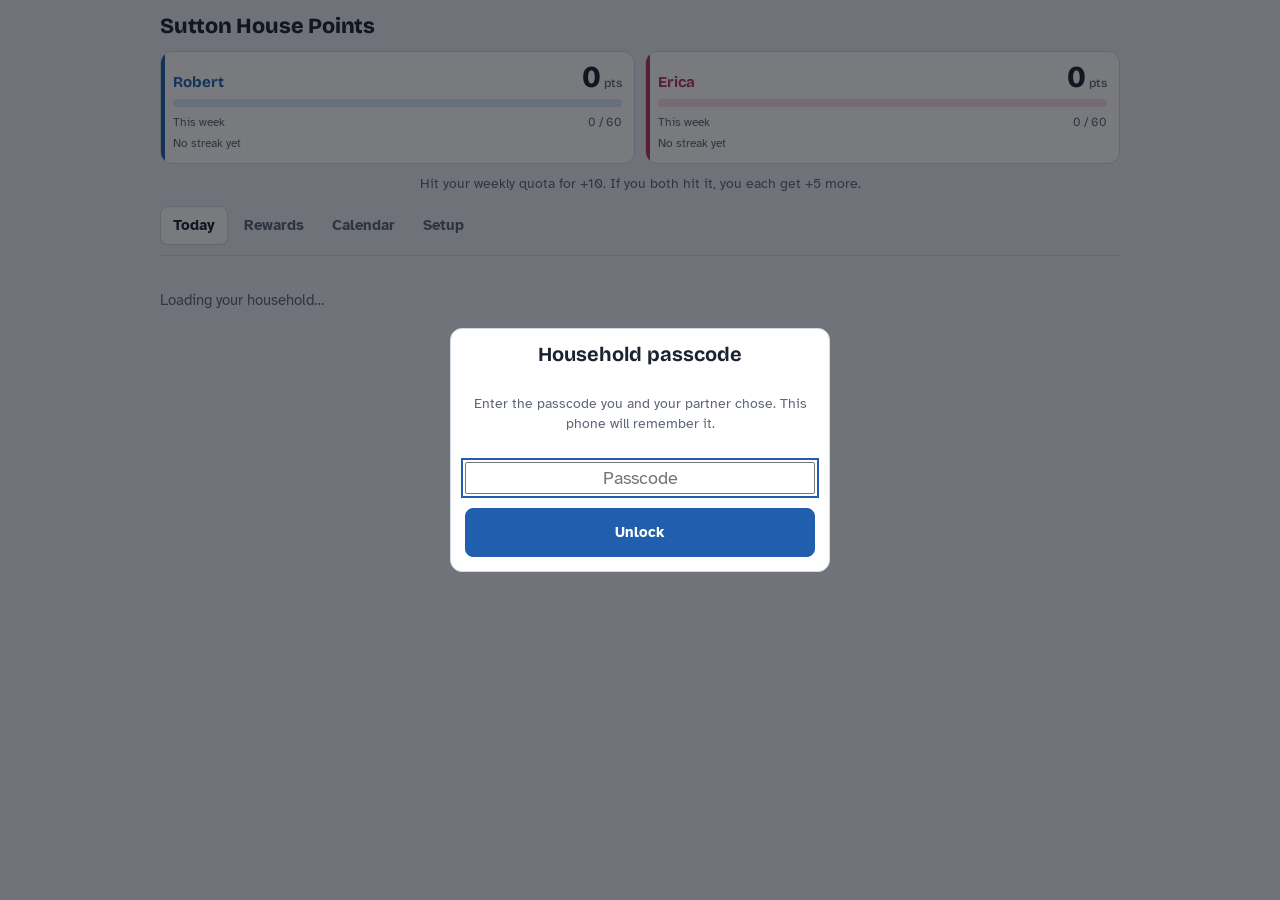
==== commit 5afd9b35: "Keep new items visible when a slow refresh finishes after a save A background reload that started be" ====
--- a/index.html
+++ b/index.html
@@ -120,9 +120,6 @@
 .goaltag.met{color:var(--good);font-weight:700}
 .gtasks{display:grid;grid-template-columns:repeat(auto-fill,minmax(180px,1fr));gap:2px 12px;padding:6px 0;font-size:.85rem}
 .gtasks label{display:flex;gap:6px;align-items:center}
-.thanks-card{border-color:var(--good)}
-.thanks-card .label{color:var(--good)}
-.btn.thank{border-color:var(--good);color:var(--good)}
 .boardnote{grid-column:1/-1;margin:0;text-align:center}
 .wk + .wk{margin-top:-4px}
 .setgrid{display:grid;grid-template-columns:minmax(0,2fr) minmax(0,1.3fr) 62px 62px auto;gap:8px;align-items:center}
@@ -188,7 +185,7 @@
 .pick .a{border-color:var(--a);color:var(--a);background:var(--a-soft)}
 .pick .b{border-color:var(--b);color:var(--b);background:var(--b-soft)}
 
-.toast{position:fixed;left:50%;transform:translateX(-50%);bottom:calc(16px + env(safe-area-inset-bottom,0px));background:var(--ink);color:var(--bg);border-radius:10px;padding:10px 14px;display:flex;gap:14px;align-items:center;z-index:30;max-width:calc(100% - 32px);box-shadow:0 4px 18px rgba(0,0,0,.25)}
+.toast{position:fixed;left:50%;transform:translateX(-50%);top:calc(12px + env(safe-area-inset-top,0px));background:var(--ink);color:var(--bg);border-radius:10px;padding:10px 14px;display:flex;gap:14px;align-items:center;z-index:30;max-width:calc(100% - 32px);box-shadow:0 4px 18px rgba(0,0,0,.25)}
 .toast button{background:none;border:none;color:var(--bg);font-weight:700;text-decoration:underline}
 .banner{padding:10px 12px;border-radius:10px;border:1px dashed var(--warn);color:var(--warn);font-size:.88rem}
 
@@ -198,6 +195,20 @@
   .day{min-height:54px;padding:3px}
   .day .bars span{display:none}
 }
+.tray{position:fixed;left:0;right:0;bottom:0;z-index:25;background:var(--surface);border-top:1px solid var(--line);box-shadow:0 -4px 18px rgba(0,0,0,.12);
+  padding:10px max(16px,env(safe-area-inset-right,0px)) calc(10px + env(safe-area-inset-bottom,0px)) max(16px,env(safe-area-inset-left,0px))}
+.tray-head{display:flex;gap:8px;align-items:center;max-width:960px;margin:0 auto}
+.tray-toggle{flex:1;min-width:0;text-align:left;background:none;border:none;padding:8px 0;display:flex;gap:6px;align-items:baseline;overflow:hidden;white-space:nowrap;text-overflow:ellipsis}
+.tray-toggle .num{color:var(--me);font-family:var(--f-display);font-weight:800}
+.tray-toggle .chev{margin-left:auto;color:var(--muted);font-size:.85rem;text-decoration:underline}
+.tray-x{border:1px solid var(--warn);color:var(--warn);background:none;border-radius:8px;padding:8px 12px;font-weight:700;min-height:40px}
+.tray-close{border:1px solid var(--line);background:var(--bg);border-radius:8px;width:40px;height:40px;font-weight:700}
+.tray-list{max-width:960px;margin:0 auto 6px;max-height:45vh;overflow-y:auto;display:grid}
+.tray-item{display:flex;gap:10px;align-items:center;padding:6px 0;border-bottom:1px solid var(--line)}
+.tray-item .grow{flex:1;min-width:0}
+.tray-all{justify-self:start;margin-top:8px;color:var(--warn)}
+.task.flash,.half.flash{border-color:var(--me);background:color-mix(in srgb,var(--me) 14%,var(--surface))}
+body{padding-bottom:96px}
 @media (prefers-reduced-motion:reduce){*{transition:none!important}}
 </style>
 </head>
@@ -209,11 +220,13 @@
       <div class="whoami" id="whoami"></div>
     </div>
     <div class="board" id="board"></div>
+    <p class="small muted" id="syncnote" role="status" style="margin:6px 0 0;text-align:center"></p>
     <nav class="tabs" role="tablist" id="tabs"></nav>
   </header>
   <main id="main"><p class="muted">Loading your household…</p></main>
 </div>
 <div id="overlay"></div>
+<div id="tray"></div>
 <div id="toast"></div>
 
 <script>
@@ -263,7 +276,7 @@
   return out;
 }
 function weekStart(d){ const x = new Date(d.getFullYear(), d.getMonth(), d.getDate()); const wd = (x.getDay()+6)%7; x.setDate(x.getDate()-wd); return x; }
-const THANKS_PTS = 1, QUOTA_BONUS = 10, TEAM_BONUS = 5;
+const QUOTA_BONUS = 10, TEAM_BONUS = 5;
 function totals(){
   const ents = allEntries(), q = cfg().quota;
   const ws = dkey(weekStart(new Date()));
@@ -273,7 +286,6 @@
   for(const p of P){
     const o = other(p);
     const work = ents.filter(e=>e.who===p).reduce((s,e)=>s+e.pts,0);
-    const thanks = ents.filter(e=>e.who===p && e.thankedBy===o).length * THANKS_PTS;
     let quotaB = 0, teamB = 0;
     for(const [wk, v] of Object.entries(weeks)){
       if(wk > ws) continue;
@@ -281,8 +293,8 @@
     }
     const spent = S.reds.filter(r=>r.who===p && (r.status==='requested'||r.status==='done')).reduce((s,r)=>s+(Number(r.cost)||0),0);
     const week = (weeks[ws] && weeks[ws][p]) || 0;
-    const earned = work + thanks + quotaB + teamB;
-    t[p] = { work, thanks, quotaB, teamB, earned, spent, bal: earned-spent, week, streak: streak(ents, p) };
+    const earned = work + quotaB + teamB;
+    t[p] = { work, quotaB, teamB, earned, spent, bal: earned-spent, week, streak: streak(ents, p) };
   }
   return t;
 }
@@ -329,16 +341,12 @@
 async function addEntry(day, entry){
   const id = 'e'+uid();
   await write(async () => {
-    const ref = S.db.doc('days/'+day);
-    let exists = !!S.days[day];
-    if(!exists){ const snap = await ref.get(); exists = snap.exists; }
-    if(exists) await ref.update({ entries: { [id]: entry } });
-    else await ref.set({ day, entries: { [id]: entry } });
+    await S.db.doc('days/'+day).merge({ day, entries: { [id]: entry } });
   });
   return id;
 }
 function removeEntry(day, id){
-  return write(() => S.db.doc('days/'+day).update({ entries: { [id]: { deleted: true } } }));
+  return write(() => S.db.doc('days/'+day).merge({ entries: { [id]: { deleted: true } } }));
 }
 
 /* ---------- toast ---------- */
@@ -349,6 +357,38 @@
   if(undo) $('undoBtn').onclick = () => { el.innerHTML=''; undo(); };
   clearTimeout(toastTimer); toastTimer = setTimeout(()=>{ el.innerHTML=''; }, 5000);
 }
+
+/* ---------- "Just logged" tray: review and remove recent taps ---------- */
+let recent = [], trayOpen = false, lastTap = { key:'', at:0 };
+const TRAY_MS = 10*60*1000;
+function renderTray(){
+  const cutoff = Date.now() - TRAY_MS;
+  recent = recent.filter(r => r.at > cutoff);
+  const el = $('tray');
+  if(!recent.length){ el.innerHTML = ''; return; }
+  const total = recent.reduce((s,r)=>s+r.pts,0);
+  const head = '<div class="tray-head"><button class="tray-toggle" id="trayToggle" aria-expanded="'+trayOpen+'">'+
+    '<b>Just logged:</b> '+(recent.length===1 ? esc(recent[0].label) : recent.length+' items')+' <span class="num">+'+total+'</span>'+
+    (recent.length>1 ? '<span class="chev">'+(trayOpen?'Hide':'Review')+'</span>' : '')+'</button>'+
+    (recent.length===1 ? '<button class="tray-x" data-unrecent="0">Undo</button>' : '')+
+    '<button class="tray-close" id="trayClose" aria-label="Done reviewing">✓</button></div>';
+  const list = (trayOpen && recent.length>1) ? '<div class="tray-list">'+recent.map((r,i)=>
+      '<div class="tray-item"><span class="grow">'+esc(r.label)+'<span class="small muted"> · '+fmtTime(new Date(r.at).toISOString())+'</span></span><span class="num">+'+r.pts+'</span><button class="tray-x" data-unrecent="'+i+'">Remove</button></div>').join('')+
+    '<button class="btn sm ghost tray-all" id="trayAll">Remove all '+recent.length+'</button></div>' : '';
+  el.innerHTML = '<div class="tray" role="region" aria-label="Recently logged">'+list+head+'</div>';
+  $('trayToggle').onclick = () => { if(recent.length>1){ trayOpen = !trayOpen; renderTray(); } };
+  $('trayClose').onclick = () => { recent = []; trayOpen = false; renderTray(); };
+  el.querySelectorAll('[data-unrecent]').forEach(b => b.onclick = () => {
+    const r = recent[Number(b.dataset.unrecent)]; if(!r) return;
+    recent.splice(Number(b.dataset.unrecent), 1);
+    removeEntry(r.day, r.id); toast('Removed '+r.label);
+    if(recent.length<=1) trayOpen = false; renderTray();
+  });
+  const all = $('trayAll'); if(all) all.onclick = () => {
+    const n = recent.length; recent.forEach(r => removeEntry(r.day, r.id)); recent = []; trayOpen = false; renderTray(); toast('Removed '+n+' entries');
+  };
+}
+setInterval(() => { if(recent.length) renderTray(); }, 30000);
 
 /* ---------- render ---------- */
 let pendingRender = false;
@@ -383,7 +423,7 @@
     return '<div class="score '+p+'"><div class="top"><span class="name">'+esc(nm(p))+(p===ME?' (you)':'')+'</span><span class="bal num">'+t[p].bal+'<small>pts</small></span></div>'+
       '<div class="bar" title="This week vs. quota"><i style="width:'+pct+'%"></i></div>'+
       '<div class="wk"><span>This week'+(t[p].week>=q[p]?' · quota met':'')+'</span><span class="num">'+t[p].week+' / '+q[p]+'</span></div>'+
-      '<div class="wk"><span>'+(t[p].streak?t[p].streak+'-day streak':'No streak yet')+'</span><span>'+(t[p].thanks?t[p].thanks+' thanks':'')+'</span></div></div>';
+      '<div class="wk"><span>'+(t[p].streak?t[p].streak+'-day streak':'No streak yet')+'</span></div></div>';
   }).join('');
   const both = P.every(p=>t[p].week>=q[p]);
   $('board').insertAdjacentHTML('beforeend', '<p class="boardnote small muted">'+(both
@@ -420,14 +460,6 @@
         '<button class="btn good sm" data-fulfill="'+r.id+'">Done</button><button class="btn ghost sm" data-decline="'+r.id+'">Not now</button></div>').join('')+
       '</div><p class="note">“Not now” returns the points to '+esc(nm(o))+'. Rewards are offers, never obligations.</p></section>';
   }
-  const cutoff = dkey(new Date(Date.now()-3*864e5));
-  const unthanked = allEntries().filter(e=>e.who===o && !e.thankedBy && e.day>=cutoff).sort((x,y)=>(y.at||'').localeCompare(x.at||''));
-  if(unthanked.length){
-    h += '<section class="card thanks-card"><div class="spread"><span class="label">'+esc(nm(o))+' pitched in · '+unthanked.length+' not thanked yet</span>'+
-      '<button class="btn sm thank" id="thankAll">Thank for all ('+'+'+unthanked.length*THANKS_PTS+' to '+esc(nm(o))+')</button></div>'+
-      '<div class="list">'+unthanked.slice(0,6).map(e=>entryRow(e,false)).join('')+'</div>'+
-      (unthanked.length>6?'<p class="small muted">and '+(unthanked.length-6)+' more</p>':'')+'</section>';
-  }
   h += goalsCard();
   const isToday = day===today();
   h += '<section><div class="spread"><h2>'+(isToday?'What did you just do?':'Logging for '+fmtDay(day))+'</h2>'+
@@ -473,10 +505,7 @@
     }).join('')+'</div></section>';
 }
 function entryRow(e, canDel){
-  const o = ME && e.who===other(ME);
-  const thanks = e.thankedBy ? '<span class="pill ok">Thanked +'+THANKS_PTS+'</span>'
-    : o ? '<button class="btn sm thank" data-thank="'+e.day+'|'+e.id+'">Thank '+esc(nm(e.who))+'</button>' : '';
-  return '<div class="item"><span class="dot '+e.who+'"></span><div class="grow"><div class="t">'+esc(e.name)+'</div><div class="small muted">'+esc(nm(e.who))+(e.at?' · '+fmtTime(e.at):'')+'</div></div>'+thanks+'<span class="pts">+'+e.pts+'</span>'+
+  return '<div class="item"><span class="dot '+e.who+'"></span><div class="grow"><div class="t">'+esc(e.name)+'</div><div class="small muted">'+esc(nm(e.who))+(e.at?' · '+fmtTime(e.at):'')+'</div></div><span class="pts">+'+e.pts+'</span>'+
     (canDel && e.who===ME ? '<button class="btn ghost sm" data-unlog="'+e.day+'|'+e.id+'" aria-label="Remove">Remove</button>' : '')+'</div>';
 }
 
@@ -593,6 +622,10 @@
   const m = $('main');
   const ld = $('logDay'); if(ld) ld.onchange = () => { if(ld.value) { S.logDay = ld.value > today() ? today() : ld.value; render(); } };
   m.querySelectorAll('[data-log]').forEach(b => b.onclick = async () => {
+    const now = Date.now();
+    if(lastTap.key===b.dataset.log && now-lastTap.at < 1500){ toast('Ignored a quick second tap. Tap again to log it twice.'); lastTap = {key:'',at:0}; return; }
+    lastTap = { key: b.dataset.log, at: now };
+    b.classList.add('flash'); setTimeout(()=>b.classList.remove('flash'), 450);
     const [tid, kind] = b.dataset.log.split('|');
     const t = S.tasks.find(x=>x.id===tid); if(!t || !ME) return;
     const hasPart = Number(t.partial)>0, isPart = kind==='partial' && hasPart;
@@ -600,19 +633,10 @@
     const label = t.name + (isPart ? ' (partial)' : hasPart ? ' (full)' : '');
     const at = day===today() ? new Date().toISOString() : new Date(parseKey(day).getTime()+12*36e5).toISOString();
     const id = await addEntry(day, { who: ME, taskId: t.id, name: label, pts, at, part: isPart });
-    toast('+'+pts+' for '+label, () => removeEntry(day, id));
-  });
-  m.querySelectorAll('[data-thank]').forEach(b => b.onclick = () => {
-    const [day,id] = b.dataset.thank.split('|');
-    write(()=>S.db.doc('days/'+day).update({ entries: { [id]: { thankedBy: ME } } })).then(()=>toast('Thanks sent: +'+THANKS_PTS+' to '+nm(other(ME))));
-  });
-  const ta = $('thankAll'); if(ta) ta.onclick = () => {
-    const cutoff = dkey(new Date(Date.now()-3*864e5));
-    const list = allEntries().filter(e=>e.who===other(ME) && !e.thankedBy && e.day>=cutoff);
-    const byDay = {}; list.forEach(e => { (byDay[e.day] ||= {})[e.id] = { thankedBy: ME }; });
-    Object.entries(byDay).forEach(([day, ents]) => write(()=>S.db.doc('days/'+day).update({ entries: ents })));
-    toast('Thanked '+nm(other(ME))+' for '+list.length+' things');
-  };
+    recent.unshift({ day, id, label, pts, at: Date.now() });
+    trayOpen = recent.length > 1 ? trayOpen : false;
+    renderTray();
+  });
   m.querySelectorAll('details[data-cat]').forEach(d => d.ontoggle = () => {
     openCats[d.dataset.cat] = d.open; try{ localStorage.setItem('hp-cats', JSON.stringify(openCats)); }catch(e){}
   });
@@ -658,12 +682,12 @@
   const ag = $('addGoal'); if(ag) ag.onsubmit = e => { e.preventDefault();
     const name = $('ngName').value.trim(), count = Math.max(1, Math.round(Number($('ngCount').value)||1)); if(!name) return;
     const g = { id: 'g'+uid(), name, count, tasks: checked('new') };
-    write(()=>S.cfg ? S.db.doc('config/main').update({ goals: goals().concat([g]) }) : S.db.doc('config/main').set({ goals: [g] })).then(()=>toast('Added goal: '+name));
+    write(()=>S.cfg ? S.db.doc('config/main').update({ goals: goals().concat([g]) }) : S.db.doc('config/main').merge({ goals: [g] })).then(()=>toast('Added goal: '+name));
   };
   const cf = $('cfgForm'); if(cf) cf.onsubmit = e => { e.preventDefault();
     const body = { names:{}, quota:{} };
     P.forEach(p => { body.names[p] = $('name-'+p).value.trim() || cfg().names[p]; body.quota[p] = Math.max(0, Math.round(Number($('quota-'+p).value)||0)); });
-    write(()=>S.cfg ? S.db.doc('config/main').update(body) : S.db.doc('config/main').set(body)).then(()=>toast('Household saved'));
+    write(()=>S.cfg ? S.db.doc('config/main').update(body) : S.db.doc('config/main').merge(body)).then(()=>toast('Household saved'));
   };
   m.querySelectorAll('[data-savetask]').forEach(b => b.onclick = () => {
     const id = b.dataset.savetask, name = $('tn-'+id).value.trim(), points = Math.max(0, Math.round(Number($('tp-'+id).value)||0));
@@ -705,37 +729,68 @@
   return j;
 }
 function makeDB(){
-  let store = {}, loaded = false, pending = 0, writeSeq = 0, queue = Promise.resolve();
+  let server = {}, store = {}, loaded = false, flushing = false, gen = 0, again = false;
   const subs = new Set();
+  const OUTBOX = 'hp-outbox';
+  let outbox = []; try{ outbox = JSON.parse(localStorage.getItem(OUTBOX)||'[]') || []; }catch(e){ outbox = []; }
+  const saveOutbox = () => { try{ localStorage.setItem(OUTBOX, JSON.stringify(outbox)); }catch(e){} };
   const isObj = v => v && typeof v==='object' && !Array.isArray(v);
   const merge = (t, src) => { const o = isObj(t) ? { ...t } : {}; for(const k in src) o[k] = isObj(src[k]) && isObj(o[k]) ? merge(o[k], src[k]) : src[k]; return o; };
+  const clone = v => JSON.parse(JSON.stringify(v));
+  const applyOp = (st, o) => {
+    const c = (st[o.c] ||= {});
+    if(o.op==='delete') delete c[o.id];
+    else if(o.op==='update') c[o.id] = merge(c[o.id], o.data);
+    else c[o.id] = clone(o.data);
+  };
+  const rebuild = () => { store = clone(server); outbox.forEach(b => b.ops.forEach(o => applyOp(store, o))); };
   const col = c => (store[c] ||= {});
-  const notify = () => subs.forEach(fn => { try{ fn(); }catch(e){ console.error(e); } });
-  const snapOf = (c, id) => { const d = col(c)[id]; return { id, exists: d!==undefined, data: () => d, metadata:{ fromCache:false, hasPendingWrites: pending>0 } }; };
+  const notify = () => { subs.forEach(fn => { try{ fn(); }catch(e){ console.error(e); } }); setSyncState(); };
+  const snapOf = (c, id) => { const d = col(c)[id]; return { id, exists: d!==undefined, data: () => d, metadata:{ fromCache:false, hasPendingWrites: outbox.length>0 } }; };
   const newId = () => 'd'+Date.now().toString(36)+Math.random().toString(36).slice(2,7);
+  function setSyncState(){ S.unsynced = outbox.length; const el = $('syncnote'); if(el) el.textContent = outbox.length ? (S.syncErr ? outbox.length+' change'+(outbox.length>1?'s':'')+' waiting to save. Retrying…' : 'Saving…') : ''; }
+  async function flush(){
+    if(flushing || !outbox.length) return;
+    flushing = true;
+    try{
+      while(outbox.length){
+        const batch = outbox[0];
+        await api({ action:'write', ops: batch.ops });
+        batch.ops.forEach(o => applyOp(server, o));
+        outbox.shift(); saveOutbox(); gen++;
+      }
+      S.syncErr = false;
+    }catch(e){
+      S.syncErr = true;
+      if(e && e.code==='bad_passcode'){ flushing = false; askPass('The household passcode changed. Enter the new one.'); return; }
+      setTimeout(() => { flushing = false; flush(); }, 15000); setSyncState(); return;
+    }
+    flushing = false; setSyncState();
+  }
   function send(ops){
-    ops.forEach(o => {
-      if(o.op==='delete') delete col(o.c)[o.id];
-      else if(o.op==='update') col(o.c)[o.id] = merge(col(o.c)[o.id], o.data);
-      else col(o.c)[o.id] = JSON.parse(JSON.stringify(o.data));
-    });
-    pending++; writeSeq++; notify();
-    const p = queue.then(() => api({ action:'write', ops })).finally(() => { pending--; });
-    queue = p.catch(() => {});
-    p.catch(() => { setTimeout(() => refresh().catch(()=>{}), 500); });
-    return p;
-  }
+    outbox.push({ id: newId(), ops }); saveOutbox();
+    ops.forEach(o => applyOp(store, o));
+    notify(); flush();
+    return Promise.resolve();
+  }
+  let refreshing = null;
   async function refresh(){
-    const seq = writeSeq;
-    const j = await api({ action:'load' });
-    if(pending > 0 || seq !== writeSeq) return;
-    store = j.data || {}; notify();
+    if(refreshing){ again = true; return refreshing; }
+    refreshing = (async () => {
+      const g = gen;
+      const j = await api({ action:'load' });
+      // A save finished while this load was in flight, so the data is older than what we have. Skip it and reload.
+      if(g !== gen){ again = true; return; }
+      server = j.data || {}; rebuild(); notify(); flush();
+    })().finally(() => { refreshing = null; if(again){ again = false; setTimeout(() => refresh().catch(()=>{}), 300); } });
+    return refreshing;
   }
   function docRef(c, id){
     return { id, path: c+'/'+id,
       get: async () => snapOf(c, id),
       set: data => send([{ op:'set', c, id, data }]),
-      update: data => { if(col(c)[id]===undefined){ const e = new Error('missing'); e.code='invalid_argument'; return Promise.reject(e); } return send([{ op:'update', c, id, data }]); },
+      merge: data => send([{ op:'update', c, id, data }]),
+      update: data => send([{ op:'update', c, id, data }]),
       delete: () => send([{ op:'delete', c, id }]),
       onSnapshot(next){ const fn = () => next(snapOf(c, id)); subs.add(fn); if(loaded) fn(); return () => subs.delete(fn); }
     };
@@ -754,10 +809,10 @@
   return {
     doc: p => { const [c, id] = p.split('/'); return docRef(c, id); },
     collection: c => query(c),
-    async start(){ const j = await api({ action:'load' }); store = j.data || {}; loaded = true; notify(); },
+    async start(){ const j = await api({ action:'load' }); server = j.data || {}; rebuild(); loaded = true; notify(); flush(); },
     refresh,
-    isEmpty: () => !Object.keys(store.tasks||{}).length && !Object.keys(store.config||{}).length,
-    seed: data => { const ops = []; for(const c in data) for(const id in data[c]) ops.push({ op:'set', c, id, data: data[c][id] }); return send(ops); }
+    isEmpty: () => !Object.keys(server.tasks||{}).length && !Object.keys(server.config||{}).length,
+    seed: data => { const ops = []; for(const c in data) for(const id in data[c]) ops.push({ op:'update', c, id, data: data[c][id] }); return send(ops); }
   };
 }
 
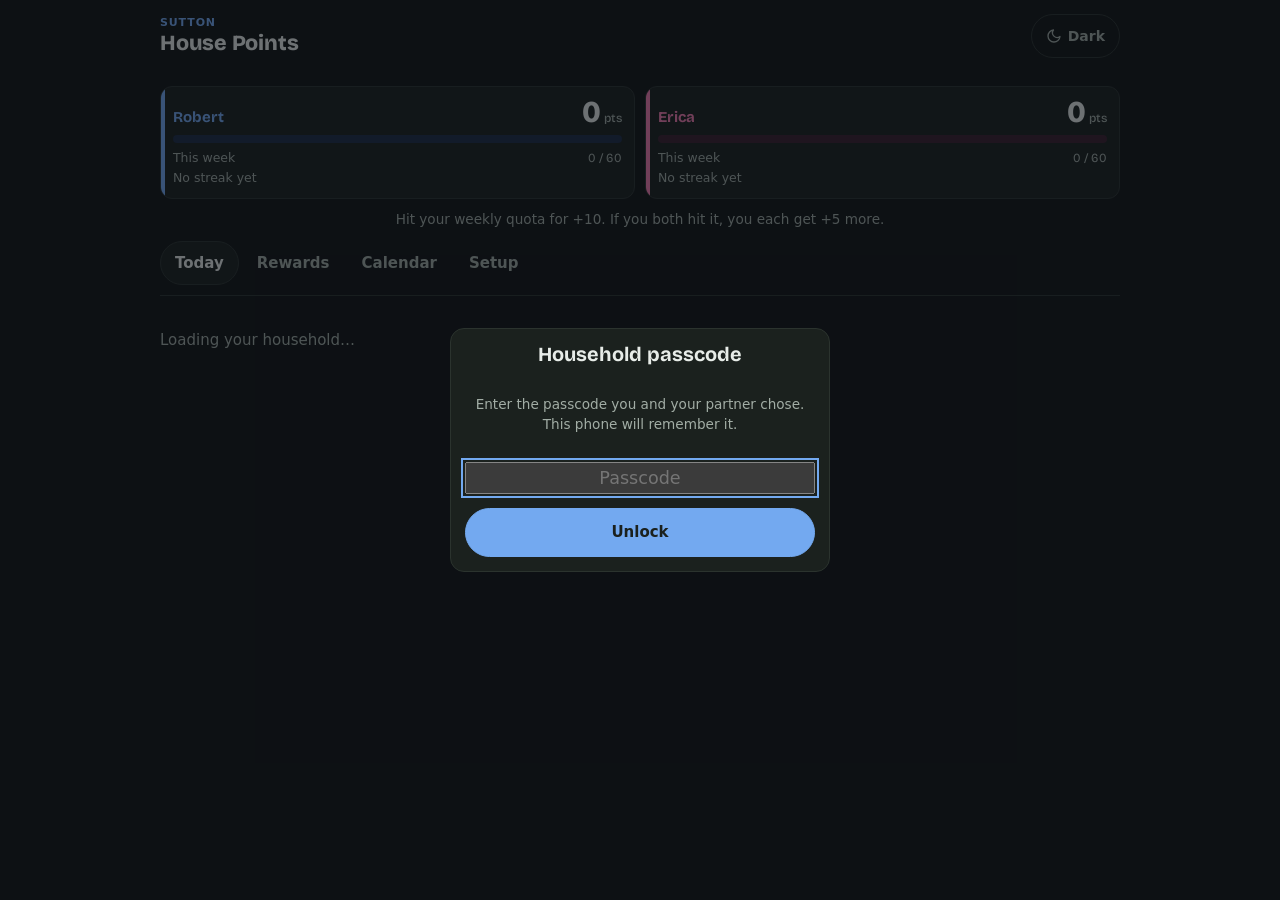
==== commit b8f00b45: "Sutton Design System: shared dark/light style and theme switch - design/sutton.css + design/sutton-t" ====
--- a/index.html
+++ b/index.html
@@ -15,6 +15,9 @@
 <link rel="apple-touch-icon" href="apple-touch-icon.png">
 <link rel="preconnect" href="https://fonts.googleapis.com">
 <link rel="stylesheet" href="https://fonts.googleapis.com/css2?family=Bricolage+Grotesque:opsz,wght@12..96,500;12..96,700;12..96,800&family=Atkinson+Hyperlegible:wght@400;700&display=swap">
+<!-- Sutton Design System: theme switch + shared tokens -->
+<script src="https://robbmx07.github.io/sutton-hp/design/sutton-theme.js"></script>
+<link rel="stylesheet" href="https://robbmx07.github.io/sutton-hp/design/sutton.css">
 <style>
 /* Layout: sticky two-person scoreboard on top, tabbed work area below; each person owns one color throughout. */
 :root{
@@ -117,6 +120,8 @@
 .gbar i{display:block;height:100%}
 .gbar .ga{background:var(--a)} .gbar .gb{background:var(--b)}
 .goaltag{font-variant-numeric:tabular-nums}
+.gbonus{font-weight:700;color:var(--muted)}
+.gbonus.ok{color:var(--good)}
 .goaltag.met{color:var(--good);font-weight:700}
 .gtasks{display:grid;grid-template-columns:repeat(auto-fill,minmax(180px,1fr));gap:2px 12px;padding:6px 0;font-size:.85rem}
 .gtasks label{display:flex;gap:6px;align-items:center}
@@ -211,12 +216,34 @@
 body{padding-bottom:96px}
 @media (prefers-reduced-motion:reduce){*{transition:none!important}}
 </style>
+<style id="sutton-map">
+/* Sutton Design System mapping for House Points.
+   Shared: background, cards, text, lines, done/attention colors, Figtree body font, 44px pill buttons and tabs, header.
+   Kept on purpose: Robert = blue (--a), Erica = pink (--b) on scores, bars, chips, calendar; Bricolage headings; rewards stay private. */
+html:root[data-theme="dark"]{
+  --bg:var(--s-bg,#11151C); --surface:var(--s-card,#1A202A); --ink:var(--s-ink,#E7EBF1); --muted:var(--s-muted,#9AA3B2); --line:var(--s-line,#2B3341);
+  --good:var(--s-ok,#5FC48A); --warn:var(--s-warn,#E3A44A); --shadow:var(--s-shadow,none);
+  --a:#73A9F0; --a-soft:#1C2C44; --b:#F07CAD; --b-soft:#3A1F2D; --s-accent:var(--me,var(--a))}
+html:root[data-theme="light"]{
+  --bg:var(--s-bg,#EDF0F4); --surface:var(--s-card,#FFFFFF); --ink:var(--s-ink,#1B2230); --muted:var(--s-muted,#5E6777); --line:var(--s-line,#D3D9E2);
+  --good:var(--s-ok,#2C7A4D); --warn:var(--s-warn,#A46200); --shadow:var(--s-shadow,0 1px 2px rgba(27,34,48,.08));
+  --a:#1F5FAE; --a-soft:#DDE8F7; --b:#B3336A; --b-soft:#F6DFE9; --s-accent:var(--me,var(--a))}
+:root{--f-body:var(--s-body,"Figtree","Segoe UI",system-ui,sans-serif)}
+[hidden]{display:none!important}
+.btn{min-height:var(--s-tap,44px);border-radius:999px;padding:0 16px;display:inline-flex;align-items:center;justify-content:center;gap:6px}
+nav.tabs button{min-height:var(--s-tap,44px);border-radius:999px;padding:0 14px}
+.card{border-radius:var(--s-r,14px);box-shadow:var(--shadow)}
+.titlebar{flex-wrap:wrap}
+.titlebar .whoami{flex-basis:100%;margin-top:4px}
+@media (max-width:480px){.titlebar .s-theme span{display:none}.titlebar .s-theme{width:var(--s-tap,44px);padding:0;justify-content:center}}
+</style>
 </head>
 <body>
 <div class="wrap">
   <header>
     <div class="titlebar">
-      <h1>Sutton House Points</h1>
+      <div><span class="s-kicker">Sutton</span><h1>House Points</h1></div>
+      <span data-sutton-theme></span>
       <div class="whoami" id="whoami"></div>
     </div>
     <div class="board" id="board"></div>
@@ -276,7 +303,7 @@
   return out;
 }
 function weekStart(d){ const x = new Date(d.getFullYear(), d.getMonth(), d.getDate()); const wd = (x.getDay()+6)%7; x.setDate(x.getDate()-wd); return x; }
-const QUOTA_BONUS = 10, TEAM_BONUS = 5;
+const QUOTA_BONUS = 10, TEAM_BONUS = 5, GOALS_ALL_BONUS = 10, GOALS_MOST_BONUS = 5, GOALS_MOST_SHARE = .75;
 function totals(){
   const ents = allEntries(), q = cfg().quota;
   const ws = dkey(weekStart(new Date()));
@@ -291,10 +318,12 @@
       if(wk > ws) continue;
       if(q[p] > 0 && v[p] >= q[p]){ quotaB += QUOTA_BONUS; if(q[o] > 0 && v[o] >= q[o]) teamB += TEAM_BONUS; }
     }
+    let goalB = 0;
+    for(const wk of Object.keys(weeks)){ if(wk <= ws) goalB += goalsBonusFor(goalProgress(wk, ents)).bonus; }
     const spent = S.reds.filter(r=>r.who===p && (r.status==='requested'||r.status==='done')).reduce((s,r)=>s+(Number(r.cost)||0),0);
     const week = (weeks[ws] && weeks[ws][p]) || 0;
-    const earned = work + quotaB + teamB;
-    t[p] = { work, quotaB, teamB, earned, spent, bal: earned-spent, week, streak: streak(ents, p) };
+    const earned = work + quotaB + teamB + goalB;
+    t[p] = { work, quotaB, teamB, goalB, earned, spent, bal: earned-spent, week, streak: streak(ents, p) };
   }
   return t;
 }
@@ -305,14 +334,23 @@
   return n;
 }
 function goals(){ return (S.cfg && Array.isArray(S.cfg.goals)) ? S.cfg.goals : []; }
-function goalProgress(){
-  const ws = dkey(weekStart(new Date())), we = dkey(new Date(parseKey(ws).getTime()+6*864e5));
-  const wk = allEntries().filter(e => e.day >= ws && e.day <= we);
+function goalProgress(weekKey, ents){
+  const ws = weekKey || dkey(weekStart(new Date())), we = dkey(new Date(parseKey(ws).getTime()+6*864e5));
+  const wk = (ents || allEntries()).filter(e => e.day >= ws && e.day <= we);
   return goals().map(g => {
     const ids = new Set(g.tasks||[]), got = {a:0,b:0};
     wk.forEach(e => { if(ids.has(e.taskId)) got[e.who] += (e.part || /\(partial\)$/.test(e.name||'')) ? .5 : 1; });
     return { ...g, count: Number(g.count)||0, got, total: got.a+got.b };
   });
+}
+/* Shared bonus for the household goals: both people get it.
+   All goals met: +10 each. At least 75% met (6 of 8): +5 each. */
+function goalsBonusFor(gp){
+  gp = gp.filter(g => g.count > 0);
+  if(!gp.length) return { bonus: 0, met: 0, n: 0, most: 0 };
+  const met = gp.filter(g => g.total >= g.count).length, n = gp.length, most = Math.ceil(n * GOALS_MOST_SHARE);
+  const bonus = met >= n ? GOALS_ALL_BONUS : (met >= most && most < n ? GOALS_MOST_BONUS : 0);
+  return { bonus, met, n, most };
 }
 const fmtN = n => Number.isInteger(n) ? String(n) : n.toFixed(1);
 function avgTaskPts(){
@@ -495,9 +533,13 @@
 function goalsCard(){
   const gp = goalProgress().filter(g=>g.count>0);
   if(!gp.length) return '';
-  const met = gp.filter(g=>g.total>=g.count).length;
+  const gb = goalsBonusFor(gp), met = gb.met;
+  const bonusLine = gb.bonus === GOALS_ALL_BONUS ? '<span class="gbonus ok">All goals met: +'+GOALS_ALL_BONUS+' each</span>'
+    : gb.bonus ? '<span class="gbonus ok">+'+GOALS_MOST_BONUS+' each earned</span> <span class="small muted">Meet all '+gb.n+' to make it +'+GOALS_ALL_BONUS+'.</span>'
+    : '<span class="gbonus">Meet '+gb.most+' of '+gb.n+' for +'+GOALS_MOST_BONUS+' each, or all '+gb.n+' for +'+GOALS_ALL_BONUS+' each.</span>';
   return '<section class="card goals"><div class="spread"><h3>This week’s household goals</h3><span class="small muted">'+met+' of '+gp.length+' met</span></div>'+
-    '<p class="note">Shared targets for the high-traffic stuff. Whoever gets to it counts toward the same goal; a partial counts as half.</p><div class="glist">'+
+    '<p class="note">Shared targets for the high-traffic stuff. Whoever gets to it counts toward the same goal; a partial counts as half. The bonus goes to both of you.</p>'+
+    '<p class="small" style="margin:0">'+bonusLine+'</p><div class="glist">'+
     gp.map(g => {
       const wa = Math.min(100, g.got.a/g.count*100), wb = Math.min(100-wa, g.got.b/g.count*100), done = g.total>=g.count;
       return '<div class="grow-row"><div class="spread"><span class="t">'+esc(g.name)+'</span><span class="num small'+(done?' ok':'')+'">'+(done?'Met · ':'')+fmtN(g.total)+' / '+g.count+'</span></div>'+
